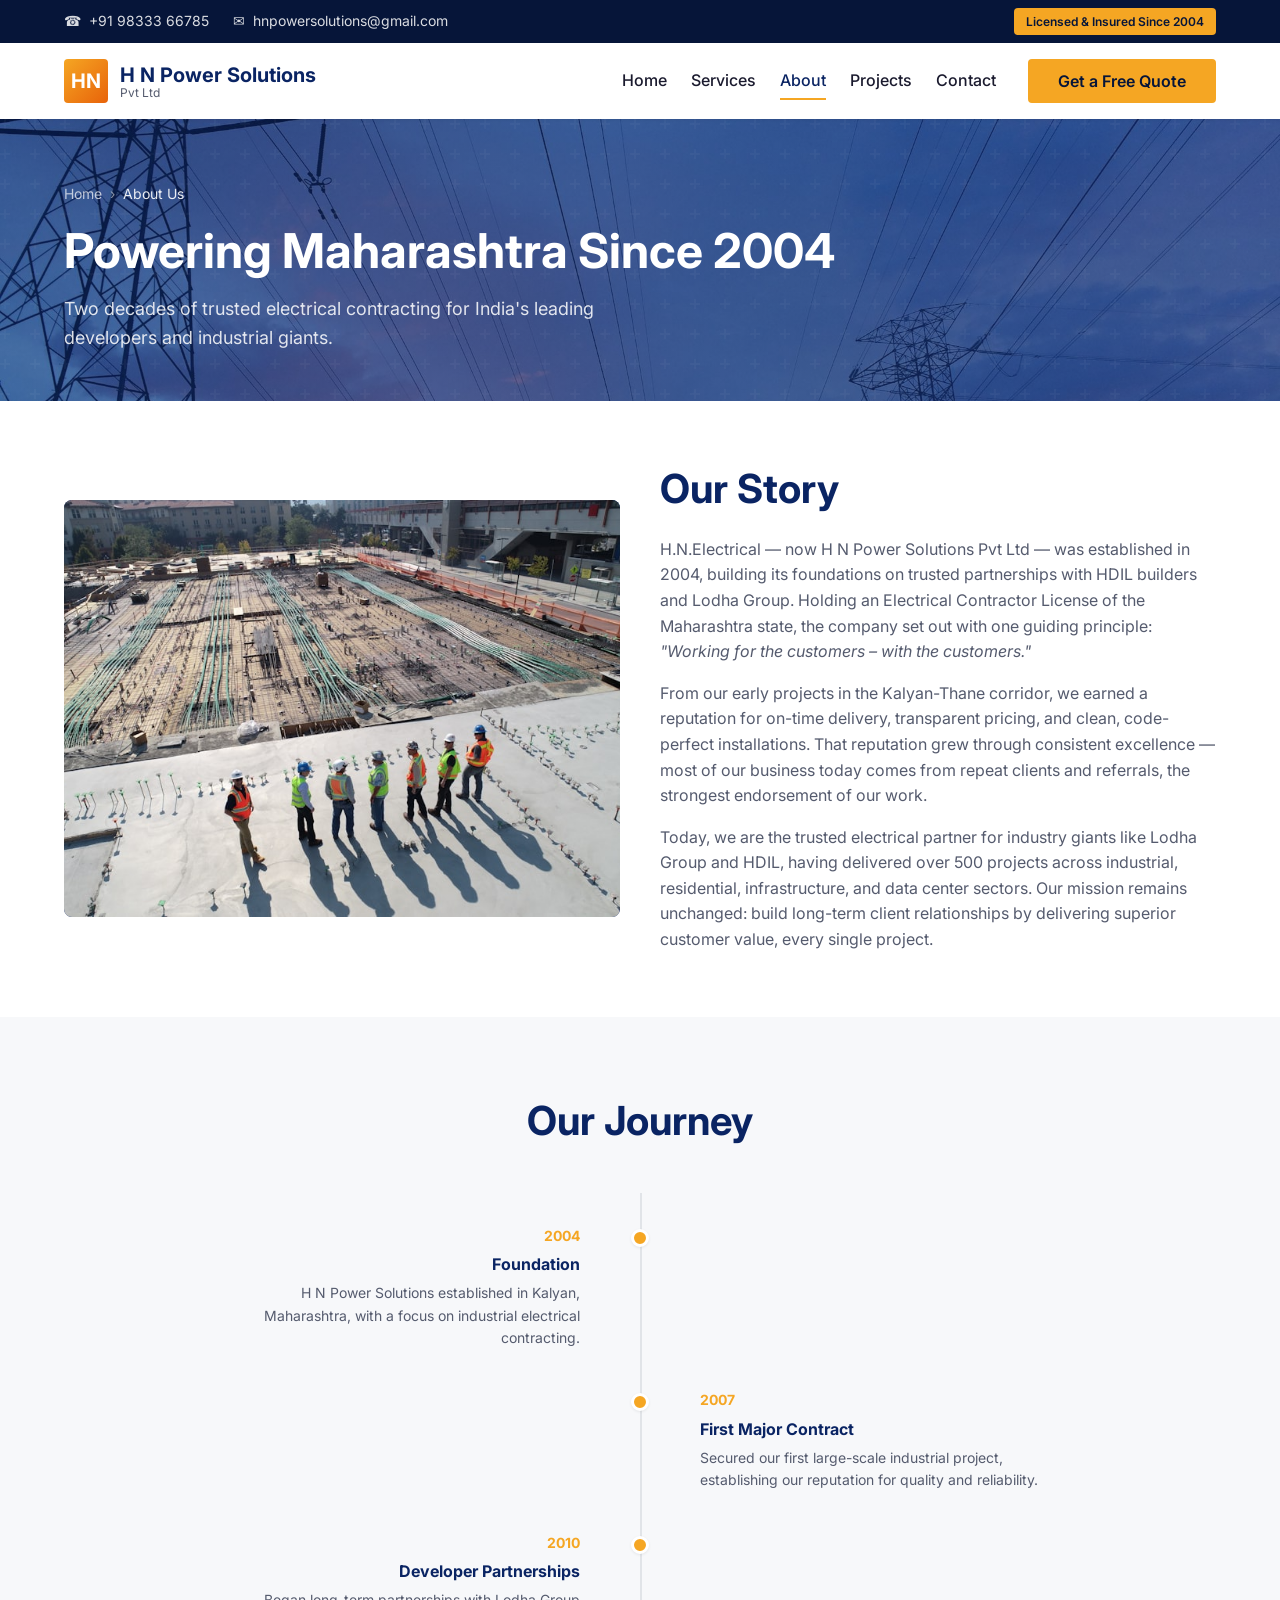
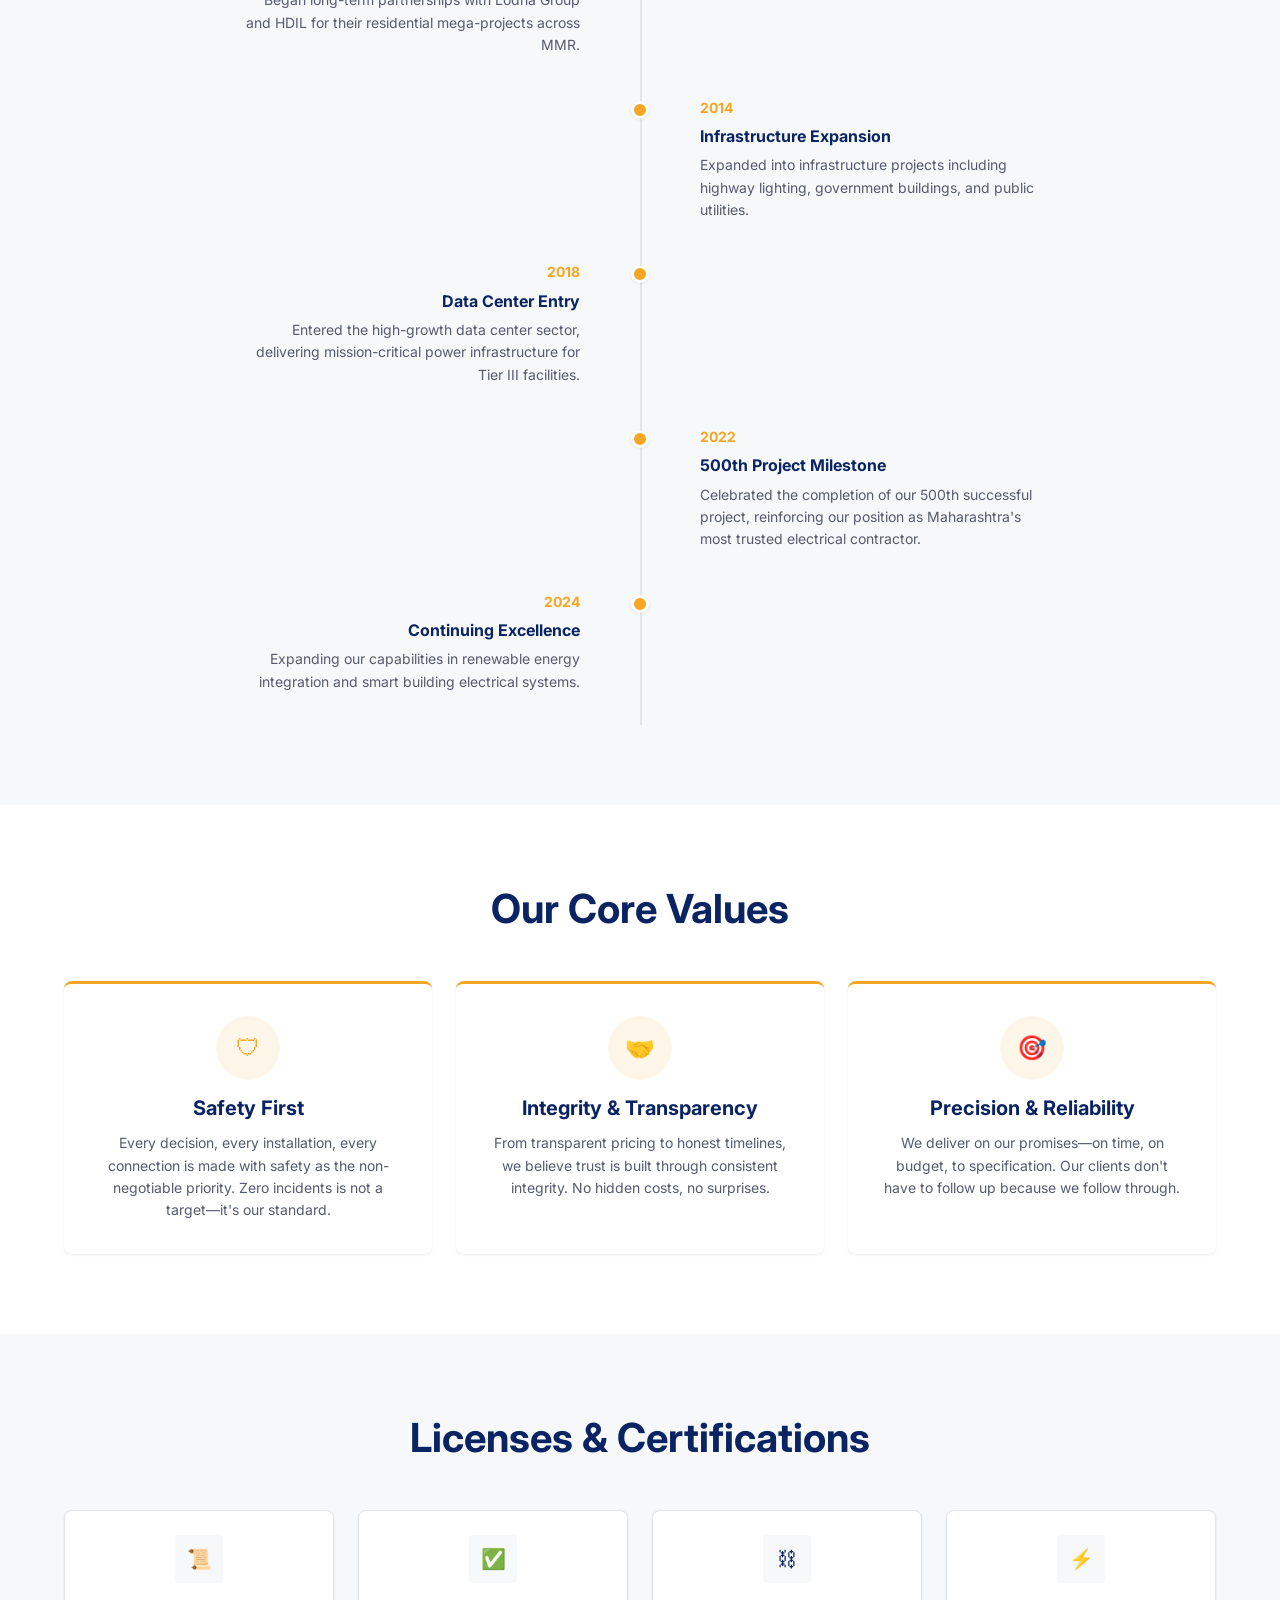
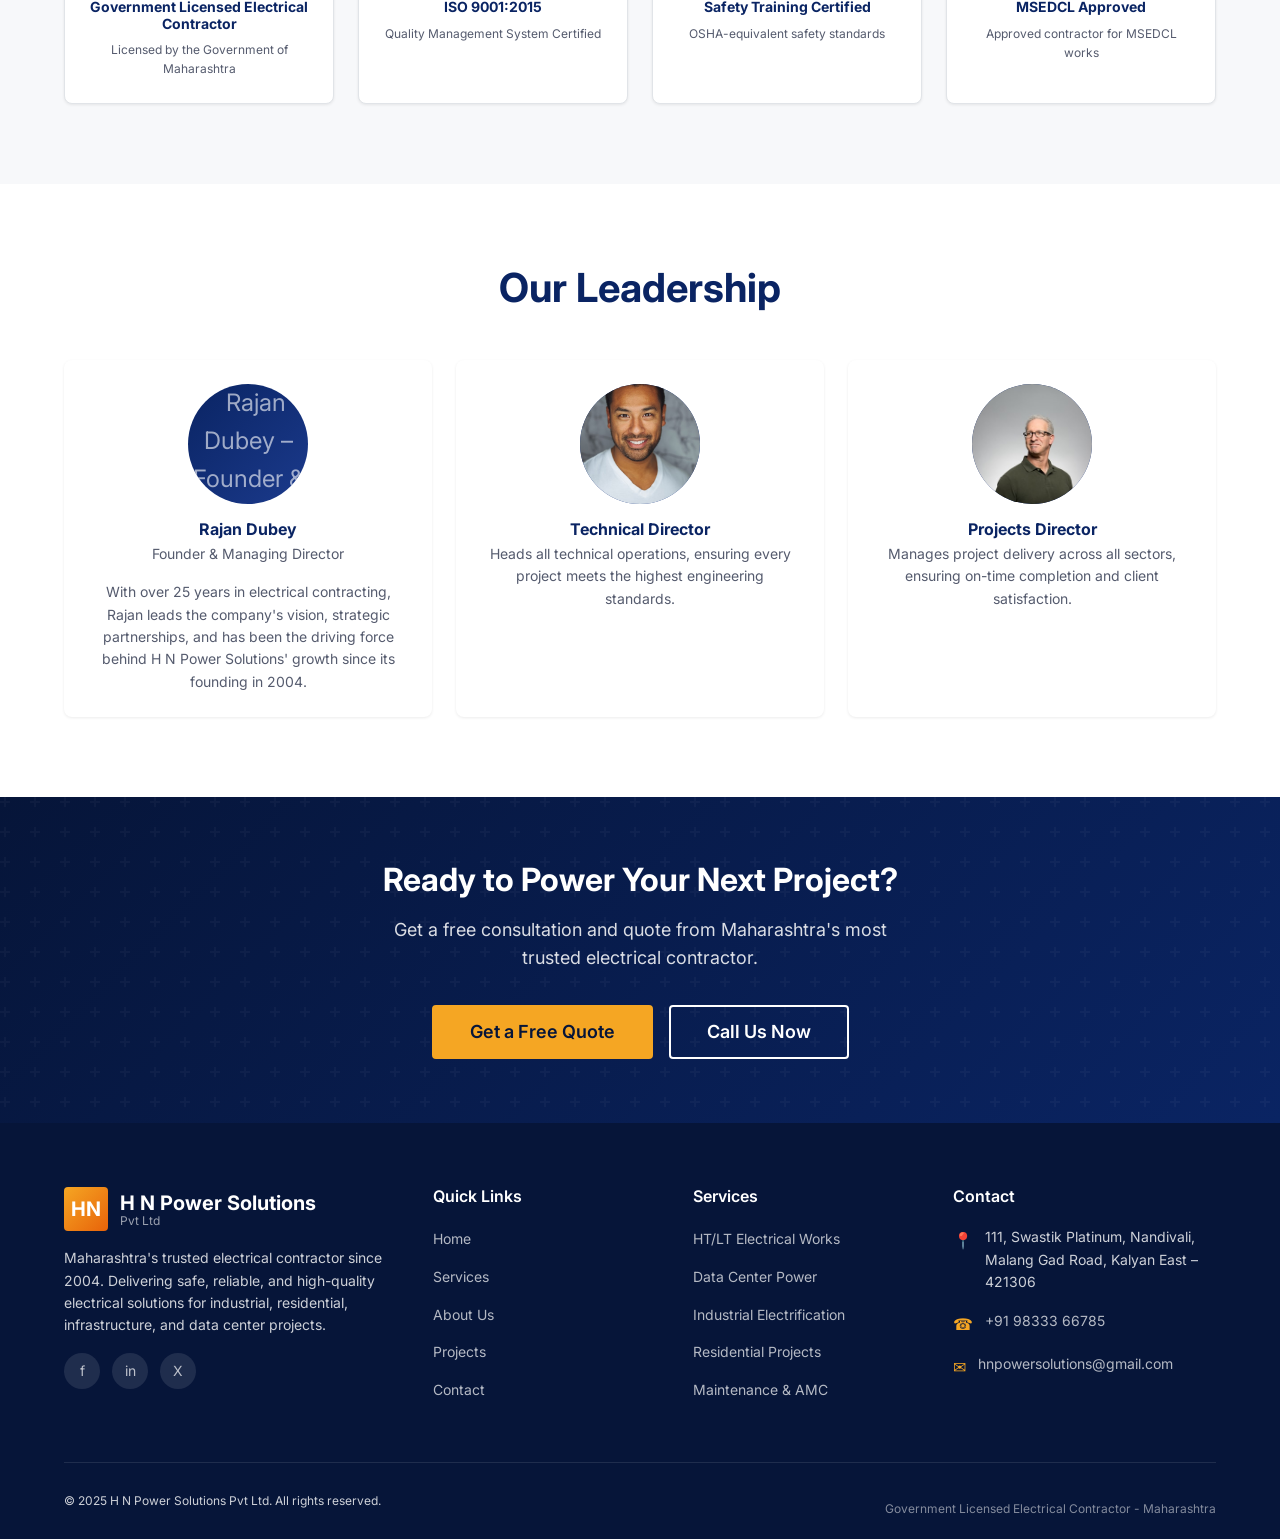
==== about.html @ a81ec9ca "main" ====
<!DOCTYPE html>
<html lang="en">
<head>
  <meta charset="UTF-8">
  <meta name="viewport" content="width=device-width, initial-scale=1.0">
  <meta name="description" content="Learn about H N Power Solutions Pvt Ltd - Maharashtra's trusted electrical contractor since 2004. Over 500 projects delivered for Lodha, HDIL, and more.">
  <meta name="keywords" content="H N Power Solutions, electrical contractor Maharashtra, about us, Kalyan electrical company, Lodha electrical contractor">
  <meta name="author" content="H N Power Solutions Pvt Ltd">
  <meta property="og:title" content="About Us - H N Power Solutions Pvt Ltd">
  <meta property="og:description" content="Two decades of trusted electrical contracting for India's leading developers and industrial giants.">
  <meta property="og:type" content="website">
  <meta property="og:url" content="https://hnpowersolutions.com/about.html">
  <title>About Us - H N Power Solutions Pvt Ltd | Licensed Electrical Contractor Maharashtra</title>
  <link rel="preconnect" href="https://fonts.googleapis.com">
  <link rel="preconnect" href="https://fonts.gstatic.com" crossorigin>
  <link href="https://fonts.googleapis.com/css2?family=Inter:wght@400;500;600;700&display=swap" rel="stylesheet">
  <link rel="stylesheet" href="css/style.css">
</head>
<body>

  <!-- Top Bar -->
  <div class="top-bar">
    <div class="container">
      <div class="top-bar__info">
        <div class="top-bar__item">
          <span>&#9742;</span>
          <a href="tel:+919833366785">+91 98333 66785</a>
        </div>
        <div class="top-bar__item">
          <span>&#9993;</span>
          <a href="mailto:hnpowersolutions@gmail.com">hnpowersolutions@gmail.com</a>
        </div>
      </div>
      <div class="top-bar__badge">Licensed &amp; Insured Since 2004</div>
    </div>
  </div>

  <!-- Header -->
  <header class="header">
    <div class="container">
      <a href="index.html" class="header__logo">
        <div class="logo-icon">HN</div>
        <span>H N Power Solutions<span class="logo-sub">Pvt Ltd</span></span>
      </a>
      <nav class="nav">
        <ul class="nav__list">
          <li><a href="index.html" class="nav__link">Home</a></li>
          <li><a href="services.html" class="nav__link">Services</a></li>
          <li><a href="about.html" class="nav__link nav__link--active">About</a></li>
          <li><a href="projects.html" class="nav__link">Projects</a></li>
          <li><a href="contact.html" class="nav__link">Contact</a></li>
        </ul>
        <a href="contact.html" class="btn btn--primary nav__cta">Get a Free Quote</a>
        <button class="hamburger" aria-label="Toggle menu" aria-expanded="false">
          <span class="hamburger__line"></span>
          <span class="hamburger__line"></span>
          <span class="hamburger__line"></span>
        </button>
      </nav>
    </div>
  </header>

  <!-- Mobile Overlay -->
  <div class="mobile-overlay"></div>

  <!-- Page Hero -->
  <section class="page-hero">
    <div class="container">
      <nav class="breadcrumb" aria-label="Breadcrumb">
        <a href="index.html">Home</a>
        <span>&#8250;</span>
        <span class="current">About Us</span>
      </nav>
      <h1>Powering Maharashtra Since 2004</h1>
      <p>Two decades of trusted electrical contracting for India's leading developers and industrial giants.</p>
    </div>
  </section>

  <!-- Company Story -->
  <section class="about-story" data-animate>
    <div class="container">
      <div class="about-story__grid">
        <div class="about-story__image" data-animate="fade-right">
          <img src="images/about/team-placeholder.jpg" alt="H N Power Solutions team" width="800" height="600" loading="lazy" style="width:100%;height:100%;object-fit:cover;border-radius:8px;">
        </div>
        <div class="about-story__content" data-animate="fade-left">
          <h2>Our Story</h2>
          <p>H.N.Electrical — now H N Power Solutions Pvt Ltd — was established in 2004, building its foundations on trusted partnerships with HDIL builders and Lodha Group. Holding an Electrical Contractor License of the Maharashtra state, the company set out with one guiding principle: <em>"Working for the customers – with the customers."</em></p>
          <p>From our early projects in the Kalyan-Thane corridor, we earned a reputation for on-time delivery, transparent pricing, and clean, code-perfect installations. That reputation grew through consistent excellence — most of our business today comes from repeat clients and referrals, the strongest endorsement of our work.</p>
          <p>Today, we are the trusted electrical partner for industry giants like Lodha Group and HDIL, having delivered over 500 projects across industrial, residential, infrastructure, and data center sectors. Our mission remains unchanged: build long-term client relationships by delivering superior customer value, every single project.</p>
        </div>
      </div>
    </div>
  </section>

  <!-- Timeline Section -->
  <section class="section section--light" data-animate>
    <div class="container">
      <div class="section__header">
        <h2>Our Journey</h2>
      </div>
      <div class="timeline">
        <div class="timeline__item" data-animate>
          <div class="timeline__dot"></div>
          <div class="timeline__year">2004</div>
          <h3>Foundation</h3>
          <p>H N Power Solutions established in Kalyan, Maharashtra, with a focus on industrial electrical contracting.</p>
        </div>
        <div class="timeline__item" data-animate>
          <div class="timeline__dot"></div>
          <div class="timeline__year">2007</div>
          <h3>First Major Contract</h3>
          <p>Secured our first large-scale industrial project, establishing our reputation for quality and reliability.</p>
        </div>
        <div class="timeline__item" data-animate>
          <div class="timeline__dot"></div>
          <div class="timeline__year">2010</div>
          <h3>Developer Partnerships</h3>
          <p>Began long-term partnerships with Lodha Group and HDIL for their residential mega-projects across MMR.</p>
        </div>
        <div class="timeline__item" data-animate>
          <div class="timeline__dot"></div>
          <div class="timeline__year">2014</div>
          <h3>Infrastructure Expansion</h3>
          <p>Expanded into infrastructure projects including highway lighting, government buildings, and public utilities.</p>
        </div>
        <div class="timeline__item" data-animate>
          <div class="timeline__dot"></div>
          <div class="timeline__year">2018</div>
          <h3>Data Center Entry</h3>
          <p>Entered the high-growth data center sector, delivering mission-critical power infrastructure for Tier III facilities.</p>
        </div>
        <div class="timeline__item" data-animate>
          <div class="timeline__dot"></div>
          <div class="timeline__year">2022</div>
          <h3>500th Project Milestone</h3>
          <p>Celebrated the completion of our 500th successful project, reinforcing our position as Maharashtra's most trusted electrical contractor.</p>
        </div>
        <div class="timeline__item" data-animate>
          <div class="timeline__dot"></div>
          <div class="timeline__year">2024</div>
          <h3>Continuing Excellence</h3>
          <p>Expanding our capabilities in renewable energy integration and smart building electrical systems.</p>
        </div>
      </div>
    </div>
  </section>

  <!-- Values Section -->
  <section class="section" data-animate>
    <div class="container">
      <div class="section__header">
        <h2>Our Core Values</h2>
      </div>
      <div class="values__grid">
        <div class="value-card" data-animate>
          <div class="value-card__icon">&#128737;</div>
          <h3>Safety First</h3>
          <p>Every decision, every installation, every connection is made with safety as the non-negotiable priority. Zero incidents is not a target—it's our standard.</p>
        </div>
        <div class="value-card" data-animate>
          <div class="value-card__icon">&#129309;</div>
          <h3>Integrity &amp; Transparency</h3>
          <p>From transparent pricing to honest timelines, we believe trust is built through consistent integrity. No hidden costs, no surprises.</p>
        </div>
        <div class="value-card" data-animate>
          <div class="value-card__icon">&#127919;</div>
          <h3>Precision &amp; Reliability</h3>
          <p>We deliver on our promises—on time, on budget, to specification. Our clients don't have to follow up because we follow through.</p>
        </div>
      </div>
    </div>
  </section>

  <!-- Certifications -->
  <section class="section section--light" data-animate>
    <div class="container">
      <div class="section__header">
        <h2>Licenses &amp; Certifications</h2>
      </div>
      <div class="certifications__grid">
        <div class="cert-card" data-animate>
          <div class="cert-card__icon">&#128220;</div>
          <h4>Government Licensed Electrical Contractor</h4>
          <p>Licensed by the Government of Maharashtra</p>
        </div>
        <div class="cert-card" data-animate>
          <div class="cert-card__icon">&#9989;</div>
          <h4>ISO 9001:2015</h4>
          <p>Quality Management System Certified</p>
        </div>
        <div class="cert-card" data-animate>
          <div class="cert-card__icon">&#9939;</div>
          <h4>Safety Training Certified</h4>
          <p>OSHA-equivalent safety standards</p>
        </div>
        <div class="cert-card" data-animate>
          <div class="cert-card__icon">&#9889;</div>
          <h4>MSEDCL Approved</h4>
          <p>Approved contractor for MSEDCL works</p>
        </div>
      </div>
    </div>
  </section>

  <!-- Team Section -->
  <section class="section" data-animate>
    <div class="container">
      <div class="section__header">
        <h2>Our Leadership</h2>
      </div>
      <div class="team__grid">
        <div class="team-card" data-animate>
          <div class="team-card__photo"><img src="images/about/leader-1.jpg" alt="Rajan Dubey – Founder & Managing Director" style="width:100%;height:100%;object-fit:cover;border-radius:50%;"></div>
          <h3>Rajan Dubey</h3>
          <p class="team-card__role">Founder &amp; Managing Director</p>
          <p>With over 25 years in electrical contracting, Rajan leads the company's vision, strategic partnerships, and has been the driving force behind H N Power Solutions' growth since its founding in 2004.</p>
        </div>
        <div class="team-card" data-animate>
          <div class="team-card__photo"><img src="images/about/leader-2.jpg" alt="Technical Director" style="width:100%;height:100%;object-fit:cover;border-radius:50%;"></div>
          <h3>Technical Director</h3>
          <p>Heads all technical operations, ensuring every project meets the highest engineering standards.</p>
        </div>
        <div class="team-card" data-animate>
          <div class="team-card__photo"><img src="images/about/leader-3.jpg" alt="Projects Director" style="width:100%;height:100%;object-fit:cover;border-radius:50%;"></div>
          <h3>Projects Director</h3>
          <p>Manages project delivery across all sectors, ensuring on-time completion and client satisfaction.</p>
        </div>
      </div>
    </div>
  </section>

  <!-- CTA Banner -->
  <section class="cta-banner" data-animate>
    <div class="container">
      <h2>Ready to Power Your Next Project?</h2>
      <p>Get a free consultation and quote from Maharashtra's most trusted electrical contractor.</p>
      <div class="cta-banner__actions">
        <a href="contact.html" class="btn btn--primary btn--lg">Get a Free Quote</a>
        <a href="tel:+919833366785" class="btn btn--outline btn--lg">Call Us Now</a>
      </div>
    </div>
  </section>

  <!-- Footer -->
  <footer class="footer">
    <div class="container">
      <div class="footer__grid">
        <div class="footer__about">
          <a href="index.html" class="header__logo">
            <div class="logo-icon">HN</div>
            <span>H N Power Solutions<span class="logo-sub">Pvt Ltd</span></span>
          </a>
          <p>Maharashtra's trusted electrical contractor since 2004. Delivering safe, reliable, and high-quality electrical solutions for industrial, residential, infrastructure, and data center projects.</p>
          <div class="footer__social">
            <a href="#" aria-label="Facebook">f</a>
            <a href="#" aria-label="LinkedIn">in</a>
            <a href="#" aria-label="Twitter">X</a>
          </div>
        </div>
        <div>
          <h4>Quick Links</h4>
          <ul class="footer__links">
            <li><a href="index.html">Home</a></li>
            <li><a href="services.html">Services</a></li>
            <li><a href="about.html">About Us</a></li>
            <li><a href="projects.html">Projects</a></li>
            <li><a href="contact.html">Contact</a></li>
          </ul>
        </div>
        <div>
          <h4>Services</h4>
          <ul class="footer__links">
            <li><a href="services.html">HT/LT Electrical Works</a></li>
            <li><a href="services.html">Data Center Power</a></li>
            <li><a href="services.html">Industrial Electrification</a></li>
            <li><a href="services.html">Residential Projects</a></li>
            <li><a href="services.html">Maintenance &amp; AMC</a></li>
          </ul>
        </div>
        <div>
          <h4>Contact</h4>
          <div class="footer__contact-item">
            <span class="icon">&#128205;</span>
            <span>111, Swastik Platinum, Nandivali, Malang Gad Road, Kalyan East – 421306</span>
          </div>
          <div class="footer__contact-item">
            <span class="icon">&#9742;</span>
            <a href="tel:+919833366785">+91 98333 66785</a>
          </div>
          <div class="footer__contact-item">
            <span class="icon">&#9993;</span>
            <a href="mailto:hnpowersolutions@gmail.com">hnpowersolutions@gmail.com</a>
          </div>
        </div>
      </div>
      <div class="footer__bottom">
        <p>&copy; 2025 H N Power Solutions Pvt Ltd. All rights reserved.</p>
        <p class="footer__license">Government Licensed Electrical Contractor - Maharashtra</p>
      </div>
    </div>
  </footer>

  <!-- Sticky Mobile CTA Bar -->
  <div class="mobile-cta">
    <a href="tel:+919833366785" class="btn btn--primary">&#9742; Call Now</a>
    <a href="contact.html" class="btn btn--outline">Get Quote</a>
  </div>

  <!-- Back to Top -->
  <button class="back-to-top" aria-label="Back to top">&#8593;</button>

  <script src="js/main.js"></script>
</body>
</html>
---- css/style.css ----
/* ============================================
   0. CSS CUSTOM PROPERTIES (DESIGN TOKENS)
   ============================================ */
:root {
  /* Colors */
  --color-primary: #0A2463;
  --color-primary-dark: #061539;
  --color-primary-light: #1B3A8C;
  --color-accent: #F5A623;
  --color-accent-dark: #D4891A;
  --color-secondary: #E8630A;
  --color-success: #2D8F4E;
  --color-text: #1A1A2E;
  --color-text-light: #555B6E;
  --color-text-muted: #8D93A1;
  --color-bg: #FFFFFF;
  --color-bg-light: #F7F8FA;
  --color-bg-dark: #0A2463;
  --color-border: #E1E4E8;

  /* Typography */
  --font-family: 'Inter', -apple-system, BlinkMacSystemFont, 'Segoe UI', Roboto, sans-serif;
  --fs-xs: 0.75rem;
  --fs-sm: 0.875rem;
  --fs-base: 1rem;
  --fs-md: 1.125rem;
  --fs-lg: 1.25rem;
  --fs-xl: 1.5rem;
  --fs-2xl: 2rem;
  --fs-3xl: 2.5rem;
  --fs-4xl: 3rem;
  --lh-body: 1.6;
  --lh-heading: 1.2;

  /* Spacing */
  --space-1: 0.25rem;
  --space-2: 0.5rem;
  --space-3: 0.75rem;
  --space-4: 1rem;
  --space-5: 1.25rem;
  --space-6: 1.5rem;
  --space-8: 2rem;
  --space-10: 2.5rem;
  --space-12: 3rem;
  --space-16: 4rem;
  --space-20: 5rem;
  --space-24: 6rem;

  /* Shadows */
  --shadow-sm: 0 1px 3px rgba(0,0,0,0.08);
  --shadow-md: 0 4px 12px rgba(0,0,0,0.1);
  --shadow-lg: 0 8px 30px rgba(0,0,0,0.12);

  /* Radius */
  --radius-sm: 4px;
  --radius-md: 8px;
  --radius-lg: 16px;

  /* Transitions */
  --transition-fast: 0.2s ease;
  --transition-base: 0.3s ease;
  --transition-slow: 0.5s ease;
}

/* ============================================
   1. RESET & BASE
   ============================================ */
*, *::before, *::after {
  box-sizing: border-box;
  margin: 0;
  padding: 0;
}

html {
  scroll-behavior: smooth;
  scroll-padding-top: 80px;
  overflow-x: hidden;
}

body {
  font-family: var(--font-family);
  font-size: var(--fs-base);
  line-height: var(--lh-body);
  color: var(--color-text);
  background-color: var(--color-bg);
  -webkit-font-smoothing: antialiased;
  -moz-osx-font-smoothing: grayscale;
  overflow-x: hidden;
}

img {
  max-width: 100%;
  height: auto;
  display: block;
}

a {
  color: var(--color-primary);
  text-decoration: none;
  transition: color var(--transition-fast);
}

a:hover {
  color: var(--color-accent);
}

ul, ol {
  list-style: none;
}

h1, h2, h3, h4, h5, h6 {
  line-height: var(--lh-heading);
  color: var(--color-primary);
  font-weight: 700;
}

h1 { font-size: var(--fs-3xl); }
h2 { font-size: var(--fs-2xl); }
h3 { font-size: var(--fs-xl); }
h4 { font-size: var(--fs-lg); }

p + p { margin-top: var(--space-4); }

/* Utilities */
.container {
  width: 100%;
  max-width: 1200px;
  margin: 0 auto;
  padding: 0 var(--space-6);
}

.sr-only {
  position: absolute;
  width: 1px;
  height: 1px;
  padding: 0;
  margin: -1px;
  overflow: hidden;
  clip: rect(0,0,0,0);
  white-space: nowrap;
  border: 0;
}

.text-center { text-align: center; }

.section {
  padding: var(--space-16) 0;
}

.section--light {
  background-color: var(--color-bg-light);
}

.section--dark {
  background-color: var(--color-bg-dark);
  color: #fff;
}

.section--dark h2,
.section--dark h3,
.section--dark h4 {
  color: #fff;
}

.section__header {
  text-align: center;
  margin-bottom: var(--space-12);
}

.section__header p {
  color: var(--color-text-light);
  font-size: var(--fs-md);
  max-width: 600px;
  margin: var(--space-4) auto 0;
}

.section--dark .section__header p {
  color: rgba(255,255,255,0.8);
}

/* ============================================
   2. BUTTONS
   ============================================ */
.btn {
  display: inline-flex;
  align-items: center;
  justify-content: center;
  gap: var(--space-2);
  padding: 0.75rem 1.75rem;
  font-family: var(--font-family);
  font-size: var(--fs-base);
  font-weight: 600;
  border-radius: var(--radius-sm);
  border: 2px solid transparent;
  cursor: pointer;
  transition: all var(--transition-fast);
  text-decoration: none;
  line-height: 1;
}

.btn--primary {
  background-color: var(--color-accent);
  color: var(--color-primary-dark);
  border-color: var(--color-accent);
}

.btn--primary:hover {
  background-color: var(--color-accent-dark);
  border-color: var(--color-accent-dark);
  color: #fff;
}

.btn--secondary {
  background-color: var(--color-primary);
  color: #fff;
  border-color: var(--color-primary);
}

.btn--secondary:hover {
  background-color: var(--color-primary-light);
  border-color: var(--color-primary-light);
  color: #fff;
}

.btn--outline {
  background-color: transparent;
  color: #fff;
  border-color: #fff;
}

.btn--outline:hover {
  background-color: #fff;
  color: var(--color-primary);
}

.btn--outline-dark {
  background-color: transparent;
  color: var(--color-primary);
  border-color: var(--color-primary);
}

.btn--outline-dark:hover {
  background-color: var(--color-primary);
  color: #fff;
}

.btn--lg {
  padding: 1rem 2.25rem;
  font-size: var(--fs-md);
}

.btn--sm {
  padding: 0.5rem 1.25rem;
  font-size: var(--fs-sm);
}

/* ============================================
   3. HEADER & NAVIGATION
   ============================================ */
.top-bar {
  background-color: var(--color-primary-dark);
  color: rgba(255,255,255,0.85);
  font-size: var(--fs-sm);
  padding: var(--space-2) 0;
}

.top-bar .container {
  display: flex;
  justify-content: space-between;
  align-items: center;
  flex-wrap: wrap;
  gap: var(--space-2);
}

.top-bar__info {
  display: flex;
  align-items: center;
  gap: var(--space-6);
}

.top-bar__item {
  display: flex;
  align-items: center;
  gap: var(--space-2);
}

.top-bar__item a {
  color: rgba(255,255,255,0.85);
}

.top-bar__item a:hover {
  color: var(--color-accent);
}

.top-bar__badge {
  background-color: var(--color-accent);
  color: var(--color-primary-dark);
  padding: var(--space-1) var(--space-3);
  border-radius: var(--radius-sm);
  font-weight: 600;
  font-size: var(--fs-xs);
}

.header {
  background-color: #fff;
  position: sticky;
  top: 0;
  z-index: 1000;
  transition: all var(--transition-base);
  box-shadow: var(--shadow-sm);
}

.header--scrolled {
  box-shadow: var(--shadow-md);
}

.header .container {
  display: flex;
  align-items: center;
  justify-content: space-between;
  padding-top: var(--space-4);
  padding-bottom: var(--space-4);
}

.header__logo {
  display: flex;
  align-items: center;
  gap: var(--space-3);
  font-size: var(--fs-lg);
  font-weight: 700;
  color: var(--color-primary);
  text-decoration: none;
}

.header__logo:hover {
  color: var(--color-primary);
}

.logo-icon {
  width: 44px;
  height: 44px;
  background: linear-gradient(135deg, var(--color-accent), var(--color-secondary));
  border-radius: var(--radius-sm);
  display: flex;
  align-items: center;
  justify-content: center;
  color: #fff;
  font-weight: 700;
  font-size: var(--fs-lg);
}

.header__logo span {
  display: flex;
  flex-direction: column;
  line-height: 1.1;
}

.header__logo .logo-sub {
  font-size: var(--fs-xs);
  font-weight: 400;
  color: var(--color-text-light);
}

.nav {
  display: flex;
  align-items: center;
  gap: var(--space-8);
}

.nav__list {
  display: flex;
  align-items: center;
  gap: var(--space-6);
}

.nav__link {
  font-weight: 500;
  color: var(--color-text);
  padding: var(--space-2) 0;
  position: relative;
  transition: color var(--transition-fast);
}

.nav__link::after {
  content: '';
  position: absolute;
  bottom: -2px;
  left: 0;
  width: 0;
  height: 2px;
  background-color: var(--color-accent);
  transition: width var(--transition-fast);
}

.nav__link:hover,
.nav__link--active {
  color: var(--color-primary);
}

.nav__link:hover::after,
.nav__link--active::after {
  width: 100%;
}

.nav__cta {
  display: none;
}

.hamburger {
  display: none;
  flex-direction: column;
  gap: 5px;
  background: none;
  border: none;
  cursor: pointer;
  padding: var(--space-2);
  z-index: 1001;
}

.hamburger__line {
  display: block;
  width: 24px;
  height: 2px;
  background-color: var(--color-text);
  transition: all var(--transition-fast);
}

.hamburger--active .hamburger__line:nth-child(1) {
  transform: rotate(45deg) translate(5px, 5px);
}

.hamburger--active .hamburger__line:nth-child(2) {
  opacity: 0;
}

.hamburger--active .hamburger__line:nth-child(3) {
  transform: rotate(-45deg) translate(5px, -5px);
}

/* Mobile Navigation */
@media (max-width: 991px) {
  .top-bar {
    display: none;
  }

  .nav__list {
    position: fixed;
    top: 0;
    right: -100%;
    width: 280px;
    height: 100vh;
    background-color: #fff;
    flex-direction: column;
    align-items: flex-start;
    padding: 5rem var(--space-8) var(--space-8);
    box-shadow: var(--shadow-lg);
    transition: right var(--transition-base);
    gap: 0;
    z-index: 1000;
  }

  .nav__list--open {
    right: 0;
  }

  .nav__list li {
    width: 100%;
  }

  .nav__link {
    display: block;
    padding: var(--space-4) 0;
    border-bottom: 1px solid var(--color-border);
    font-size: var(--fs-md);
  }

  .nav__cta {
    display: none;
  }

  .hamburger {
    display: flex;
  }

  .mobile-overlay {
    position: fixed;
    top: 0;
    left: 0;
    width: 100%;
    height: 100%;
    background-color: rgba(0,0,0,0.5);
    z-index: 999;
    opacity: 0;
    visibility: hidden;
    transition: all var(--transition-base);
  }

  .mobile-overlay--visible {
    opacity: 1;
    visibility: visible;
  }
}

@media (min-width: 992px) {
  .nav__cta {
    display: inline-flex;
  }
}

/* ============================================
   4. HERO SECTION
   ============================================ */
.hero {
  position: relative;
  padding: var(--space-20) 0 0;
  min-height: 85vh;
  display: flex;
  flex-direction: column;
  justify-content: center;
  overflow: hidden;
}

.hero__bg {
  position: absolute;
  inset: 0;
  background: url('../images/hero-bg.jpg') center center / cover no-repeat;
  z-index: 0;
  animation: kenBurns 25s ease-in-out infinite;
}

.hero__bg::before {
  content: '';
  position: absolute;
  inset: 0;
  background: linear-gradient(135deg, rgba(10,36,99,0.7) 0%, rgba(6,21,57,0.75) 100%);
  z-index: 1;
}

.hero__bg::after {
  content: '';
  position: absolute;
  inset: 0;
  background: url("data:image/svg+xml,%3Csvg width='60' height='60' viewBox='0 0 60 60' xmlns='http://www.w3.org/2000/svg'%3E%3Cg fill='none' fill-rule='evenodd'%3E%3Cg fill='%23ffffff' fill-opacity='0.03'%3E%3Cpath d='M36 34v-4h-2v4h-4v2h4v4h2v-4h4v-2h-4zm0-30V0h-2v4h-4v2h4v4h2V6h4V4h-4zM6 34v-4H4v4H0v2h4v4h2v-4h4v-2H6zM6 4V0H4v4H0v2h4v4h2V6h4V4H6z'/%3E%3C/g%3E%3C/g%3E%3C/svg%3E");
  z-index: 2;
}

@keyframes kenBurns {
  0% { transform: scale(1); }
  50% { transform: scale(1.1); }
  100% { transform: scale(1); }
}

.hero .container {
  position: relative;
  z-index: 3;
  flex: 1;
  display: flex;
  align-items: center;
}

.hero__content {
  max-width: 680px;
  color: #fff;
}

.hero__eyebrow {
  display: inline-block;
  background-color: rgba(245,166,35,0.15);
  color: var(--color-accent);
  padding: var(--space-2) var(--space-4);
  border-radius: var(--radius-sm);
  font-size: var(--fs-sm);
  font-weight: 600;
  margin-bottom: var(--space-6);
  border: 1px solid rgba(245,166,35,0.3);
}

.hero__title {
  font-size: var(--fs-3xl);
  color: #fff;
  margin-bottom: var(--space-6);
  font-weight: 700;
}

.hero__subtitle {
  font-size: var(--fs-md);
  color: rgba(255,255,255,0.85);
  margin-bottom: var(--space-8);
  line-height: var(--lh-body);
  max-width: 560px;
}

.hero__actions {
  display: flex;
  gap: var(--space-4);
  flex-wrap: wrap;
}

.hero__clients {
  position: relative;
  z-index: 3;
  padding-top: var(--space-6);
  padding-bottom: var(--space-6);
  border-top: 1px solid rgba(255,255,255,0.15);
  width: 100%;
}

.hero__clients-label {
  font-size: var(--fs-sm);
  color: rgba(255,255,255,0.6);
  margin-bottom: var(--space-4);
  text-transform: uppercase;
  letter-spacing: 1px;
  font-weight: 500;
  text-align: center;
}

/* Logo Carousel */
.logo-carousel {
  overflow: hidden;
  width: 100%;
  position: relative;
  mask-image: linear-gradient(to right, transparent 0%, black 5%, black 95%, transparent 100%);
  -webkit-mask-image: linear-gradient(to right, transparent 0%, black 5%, black 95%, transparent 100%);
}

.logo-carousel__track {
  display: flex;
  gap: var(--space-4);
  animation: logoScroll 30s linear infinite;
  width: max-content;
}

.logo-carousel__track:hover {
  animation-play-state: paused;
}

@keyframes logoScroll {
  0% {
    transform: translateX(0);
  }
  100% {
    transform: translateX(-50%);
  }
}

.logo-carousel__slide {
  flex-shrink: 0;
}

.logo-card {
  background: rgba(255,255,255,0.95);
  border-radius: var(--radius-md);
  padding: var(--space-4) var(--space-6);
  min-width: 150px;
  height: 80px;
  display: flex;
  flex-direction: column;
  align-items: center;
  justify-content: center;
  gap: 2px;
  box-shadow: 0 2px 8px rgba(0,0,0,0.08);
  transition: transform var(--transition-fast), box-shadow var(--transition-fast);
  cursor: default;
}

.logo-card:hover {
  transform: translateY(-2px);
  box-shadow: 0 4px 16px rgba(0,0,0,0.15);
}

.logo-card__text {
  font-family: var(--font-family);
  letter-spacing: 1px;
  line-height: 1.1;
}

.logo-card__sub {
  font-size: 0.6rem;
  color: #888;
  text-transform: uppercase;
  letter-spacing: 0.5px;
  font-weight: 500;
}

.logo-carousel__dots {
  display: flex;
  justify-content: center;
  gap: var(--space-2);
  margin-top: var(--space-4);
}

.logo-carousel__dot {
  width: 8px;
  height: 8px;
  border-radius: 50%;
  background-color: rgba(255,255,255,0.3);
  border: none;
  cursor: pointer;
  padding: 0;
  transition: all var(--transition-fast);
}

.logo-carousel__dot--active {
  background-color: #fff;
  width: 24px;
  border-radius: 4px;
}

@media (min-width: 768px) {
  .logo-card {
    min-width: 180px;
    height: 90px;
    padding: var(--space-5) var(--space-8);
  }
}

/* ============================================
   5. PROBLEM / AGITATION SECTION
   ============================================ */
.problems__grid {
  display: grid;
  grid-template-columns: 1fr;
  gap: var(--space-8);
}

.problem-card {
  text-align: center;
  padding: var(--space-8);
  background: #fff;
  border-radius: var(--radius-md);
  box-shadow: var(--shadow-sm);
  border-top: 3px solid #E53E3E;
  transition: transform var(--transition-fast), box-shadow var(--transition-fast);
}

.problem-card:hover {
  transform: translateY(-4px);
  box-shadow: var(--shadow-md);
}

.problem-card__icon {
  width: 64px;
  height: 64px;
  border-radius: 50%;
  background-color: #FEE2E2;
  color: #E53E3E;
  display: flex;
  align-items: center;
  justify-content: center;
  margin: 0 auto var(--space-4);
  font-size: var(--fs-xl);
}

.problem-card h3 {
  color: var(--color-text);
  margin-bottom: var(--space-3);
  font-size: var(--fs-lg);
}

.problem-card p {
  color: var(--color-text-light);
  font-size: var(--fs-sm);
}

.problems__cta {
  text-align: center;
  margin-top: var(--space-10);
  font-size: var(--fs-lg);
  font-weight: 600;
  color: var(--color-primary);
}

/* ============================================
   6. SOLUTION SECTION
   ============================================ */
.solution__grid {
  display: grid;
  grid-template-columns: 1fr;
  gap: var(--space-10);
  align-items: center;
}

.solution__image {
  width: 100%;
  border-radius: var(--radius-md);
  overflow: hidden;
  border: 1px solid rgba(255,255,255,0.15);
}

.solution__image img {
  width: 100%;
  height: 100%;
  object-fit: cover;
  display: block;
}

.solution__content h2 {
  margin-bottom: var(--space-6);
}

.solution__content > p {
  color: rgba(255,255,255,0.85);
  margin-bottom: var(--space-6);
}

.solution__list {
  display: flex;
  flex-direction: column;
  gap: var(--space-5);
  margin-bottom: var(--space-8);
}

.solution__item {
  display: flex;
  align-items: flex-start;
  gap: var(--space-4);
}

.solution__check {
  flex-shrink: 0;
  width: 28px;
  height: 28px;
  background-color: var(--color-accent);
  border-radius: 50%;
  display: flex;
  align-items: center;
  justify-content: center;
  color: var(--color-primary-dark);
  font-weight: 700;
  font-size: var(--fs-sm);
  margin-top: 2px;
}

.solution__item-text h4 {
  margin-bottom: var(--space-1);
  font-size: var(--fs-base);
}

.solution__item-text p {
  color: rgba(255,255,255,0.7);
  font-size: var(--fs-sm);
}

/* ============================================
   7. SERVICES OVERVIEW
   ============================================ */
.services__grid {
  display: grid;
  grid-template-columns: 1fr;
  gap: var(--space-6);
}

.service-card {
  background: #fff;
  border-radius: var(--radius-md);
  overflow: hidden;
  box-shadow: var(--shadow-sm);
  transition: transform var(--transition-fast), box-shadow var(--transition-fast);
}

.service-card:hover {
  transform: translateY(-6px);
  box-shadow: var(--shadow-md);
}

.service-card__image {
  height: 200px;
  display: flex;
  align-items: center;
  justify-content: center;
  color: rgba(255,255,255,0.9);
  font-size: var(--fs-sm);
  font-weight: 500;
  position: relative;
}

.service-card__image::after {
  content: '';
  position: absolute;
  inset: 0;
  background: linear-gradient(to top, rgba(10,36,99,0.4) 0%, transparent 50%);
  transition: opacity var(--transition-base);
}

.service-card__image--htlt {
  background: url('../images/services/ht-lt.jpg') center center / cover no-repeat;
}
.service-card__image--datacenter {
  background: url('../images/services/data-center.jpg') center center / cover no-repeat;
}
.service-card__image--industrial {
  background: url('../images/services/industrial.jpg') center center / cover no-repeat;
}
.service-card__image--residential {
  background: url('../images/services/residential.jpg') center center / cover no-repeat;
}
.service-card__image--maintenance {
  background: url('../images/services/maintenance.jpg') center center / cover no-repeat;
}

.service-card__body {
  padding: var(--space-6);
}

.service-card__body h3 {
  margin-bottom: var(--space-3);
  font-size: var(--fs-lg);
}

.service-card__body p {
  color: var(--color-text-light);
  font-size: var(--fs-sm);
  margin-bottom: var(--space-4);
}

.service-card__link {
  display: inline-flex;
  align-items: center;
  gap: var(--space-2);
  font-weight: 600;
  font-size: var(--fs-sm);
  color: var(--color-primary);
}

.service-card__link:hover {
  color: var(--color-accent);
}

/* ============================================
   8. STATS BAR
   ============================================ */
.stats {
  background: linear-gradient(135deg, var(--color-accent), var(--color-secondary));
  padding: var(--space-12) 0;
}

.stats__grid {
  display: grid;
  grid-template-columns: repeat(2, 1fr);
  gap: var(--space-8);
  text-align: center;
}

.stat {
  color: var(--color-primary-dark);
}

.stat__number {
  font-size: var(--fs-3xl);
  font-weight: 700;
  display: block;
  line-height: 1;
  margin-bottom: var(--space-2);
}

.stat__label {
  font-size: var(--fs-sm);
  font-weight: 500;
  opacity: 0.85;
}

/* ============================================
   9. TESTIMONIALS
   ============================================ */
.testimonials .section__header {
  margin-bottom: var(--space-10);
}

.testimonial-carousel {
  position: relative;
  max-width: 800px;
  margin: 0 auto;
  overflow: hidden;
}

.testimonial-slide {
  display: none;
  text-align: center;
  padding: var(--space-8);
  animation: fadeIn 0.5s ease;
}

.testimonial-slide--active {
  display: block;
}

@keyframes fadeIn {
  from { opacity: 0; transform: translateY(10px); }
  to { opacity: 1; transform: translateY(0); }
}

.testimonial__quote {
  font-size: var(--fs-lg);
  color: var(--color-text);
  line-height: var(--lh-body);
  margin-bottom: var(--space-6);
  font-style: italic;
  position: relative;
  padding: 0 var(--space-4);
}

.testimonial__quote::before {
  content: '\201C';
  font-size: 4rem;
  color: var(--color-accent);
  position: absolute;
  top: -1.5rem;
  left: -0.5rem;
  font-family: Georgia, serif;
  line-height: 1;
}

.testimonial__author {
  font-weight: 600;
  color: var(--color-primary);
}

.testimonial__role {
  font-size: var(--fs-sm);
  color: var(--color-text-light);
}

.testimonial-dots {
  display: flex;
  justify-content: center;
  gap: var(--space-3);
  margin-top: var(--space-6);
}

.testimonial-dot {
  width: 10px;
  height: 10px;
  border-radius: 50%;
  background-color: var(--color-border);
  border: none;
  cursor: pointer;
  transition: background-color var(--transition-fast);
  padding: 0;
}

.testimonial-dot--active {
  background-color: var(--color-accent);
}

/* ============================================
   10. FAQ ACCORDION
   ============================================ */
.faq__list {
  max-width: 800px;
  margin: 0 auto;
}

.faq__item {
  border-bottom: 1px solid var(--color-border);
}

.faq__question {
  width: 100%;
  display: flex;
  align-items: center;
  justify-content: space-between;
  padding: var(--space-5) 0;
  background: none;
  border: none;
  cursor: pointer;
  font-family: var(--font-family);
  font-size: var(--fs-md);
  font-weight: 600;
  color: var(--color-text);
  text-align: left;
  gap: var(--space-4);
  transition: color var(--transition-fast);
}

.faq__question:hover {
  color: var(--color-primary);
}

.faq__icon {
  flex-shrink: 0;
  width: 24px;
  height: 24px;
  position: relative;
  transition: transform var(--transition-base);
}

.faq__icon::before,
.faq__icon::after {
  content: '';
  position: absolute;
  background-color: var(--color-primary);
  transition: transform var(--transition-base);
}

.faq__icon::before {
  width: 14px;
  height: 2px;
  top: 50%;
  left: 50%;
  transform: translate(-50%, -50%);
}

.faq__icon::after {
  width: 2px;
  height: 14px;
  top: 50%;
  left: 50%;
  transform: translate(-50%, -50%);
}

.faq__item--open .faq__icon::after {
  transform: translate(-50%, -50%) rotate(90deg);
}

.faq__answer {
  max-height: 0;
  overflow: hidden;
  transition: max-height var(--transition-base);
}

.faq__answer-inner,
.faq__answer > p {
  padding: 0 0 var(--space-6);
  color: var(--color-text-light);
  line-height: var(--lh-body);
}

/* ============================================
   11. CTA BANNER
   ============================================ */
.cta-banner {
  background: linear-gradient(135deg, var(--color-primary-dark), var(--color-primary));
  padding: var(--space-16) 0;
  text-align: center;
  position: relative;
  overflow: hidden;
}

.cta-banner::before {
  content: '';
  position: absolute;
  inset: 0;
  background: url("data:image/svg+xml,%3Csvg width='60' height='60' viewBox='0 0 60 60' xmlns='http://www.w3.org/2000/svg'%3E%3Cg fill='none' fill-rule='evenodd'%3E%3Cg fill='%23ffffff' fill-opacity='0.03'%3E%3Cpath d='M36 34v-4h-2v4h-4v2h4v4h2v-4h4v-2h-4zm0-30V0h-2v4h-4v2h4v4h2V6h4V4h-4zM6 34v-4H4v4H0v2h4v4h2v-4h4v-2H6zM6 4V0H4v4H0v2h4v4h2V6h4V4H6z'/%3E%3C/g%3E%3C/g%3E%3C/svg%3E");
}

.cta-banner .container {
  position: relative;
  z-index: 1;
}

.cta-banner h2 {
  font-size: var(--fs-2xl);
  color: #fff;
  margin-bottom: var(--space-4);
}

.cta-banner p {
  color: rgba(255,255,255,0.85);
  font-size: var(--fs-md);
  margin-bottom: var(--space-8);
  max-width: 500px;
  margin-left: auto;
  margin-right: auto;
}

.cta-banner__actions {
  display: flex;
  justify-content: center;
  gap: var(--space-4);
  flex-wrap: wrap;
}

/* ============================================
   12. FOOTER
   ============================================ */
.footer {
  background-color: var(--color-primary-dark);
  color: rgba(255,255,255,0.8);
  padding: var(--space-16) 0 0;
}

.footer__grid {
  display: grid;
  grid-template-columns: 1fr;
  gap: var(--space-10);
  padding-bottom: var(--space-12);
}

.footer__about .header__logo {
  color: #fff;
  margin-bottom: var(--space-4);
}

.footer__about .header__logo .logo-sub {
  color: rgba(255,255,255,0.6);
}

.footer__about > p {
  font-size: var(--fs-sm);
  margin-bottom: var(--space-4);
}

.footer__social {
  display: flex;
  gap: var(--space-3);
}

.footer__social a {
  width: 36px;
  height: 36px;
  border-radius: 50%;
  background-color: rgba(255,255,255,0.1);
  display: flex;
  align-items: center;
  justify-content: center;
  color: rgba(255,255,255,0.7);
  font-size: var(--fs-sm);
  transition: all var(--transition-fast);
}

.footer__social a:hover {
  background-color: var(--color-accent);
  color: var(--color-primary-dark);
}

.footer h4 {
  color: #fff;
  font-size: var(--fs-base);
  margin-bottom: var(--space-5);
  font-weight: 600;
}

.footer__links li {
  margin-bottom: var(--space-3);
}

.footer__links a {
  color: rgba(255,255,255,0.7);
  font-size: var(--fs-sm);
  transition: color var(--transition-fast);
}

.footer__links a:hover {
  color: var(--color-accent);
}

.footer__contact-item {
  display: flex;
  align-items: flex-start;
  gap: var(--space-3);
  margin-bottom: var(--space-4);
  font-size: var(--fs-sm);
}

.footer__contact-item .icon {
  color: var(--color-accent);
  font-size: var(--fs-base);
  flex-shrink: 0;
  margin-top: 2px;
}

.footer__contact-item a {
  color: rgba(255,255,255,0.7);
}

.footer__contact-item a:hover {
  color: var(--color-accent);
}

.footer__bottom {
  border-top: 1px solid rgba(255,255,255,0.1);
  padding: var(--space-5) 0;
  display: flex;
  justify-content: space-between;
  align-items: center;
  flex-wrap: wrap;
  gap: var(--space-4);
  font-size: var(--fs-xs);
}

.footer__bottom a {
  color: rgba(255,255,255,0.5);
}

.footer__bottom a:hover {
  color: var(--color-accent);
}

.footer__license {
  color: rgba(255,255,255,0.5);
}

/* ============================================
   13. PAGE HERO (Inner Pages)
   ============================================ */
.page-hero {
  background: url('../images/hero-bg.jpg') center center / cover no-repeat;
  padding: var(--space-16) 0 var(--space-12);
  color: #fff;
  position: relative;
  overflow: hidden;
}

.page-hero::before {
  content: '';
  position: absolute;
  inset: 0;
  background: linear-gradient(135deg, rgba(10,36,99,0.6) 0%, rgba(27,58,140,0.55) 100%);
  z-index: 0;
}

.page-hero::after {
  content: '';
  position: absolute;
  inset: 0;
  background: url("data:image/svg+xml,%3Csvg width='60' height='60' viewBox='0 0 60 60' xmlns='http://www.w3.org/2000/svg'%3E%3Cg fill='none' fill-rule='evenodd'%3E%3Cg fill='%23ffffff' fill-opacity='0.03'%3E%3Cpath d='M36 34v-4h-2v4h-4v2h4v4h2v-4h4v-2h-4zm0-30V0h-2v4h-4v2h4v4h2V6h4V4h-4zM6 34v-4H4v4H0v2h4v4h2v-4h4v-2H6zM6 4V0H4v4H0v2h4v4h2V6h4V4H6z'/%3E%3C/g%3E%3C/g%3E%3C/svg%3E");
  z-index: 1;
}

.page-hero .container {
  position: relative;
  z-index: 2;
}

.breadcrumb {
  display: flex;
  align-items: center;
  gap: var(--space-2);
  font-size: var(--fs-sm);
  margin-bottom: var(--space-4);
}

.breadcrumb a {
  color: rgba(255,255,255,0.7);
}

.breadcrumb a:hover {
  color: var(--color-accent);
}

.breadcrumb span {
  color: rgba(255,255,255,0.5);
}

.breadcrumb .current {
  color: rgba(255,255,255,0.9);
}

.page-hero h1 {
  color: #fff;
  margin-bottom: var(--space-4);
}

.page-hero p {
  color: rgba(255,255,255,0.85);
  max-width: 600px;
  font-size: var(--fs-md);
}

/* ============================================
   14. SERVICES PAGE
   ============================================ */
.service-nav {
  background: #fff;
  border-bottom: 1px solid var(--color-border);
  position: sticky;
  top: 72px;
  z-index: 100;
  overflow-x: auto;
}

.service-nav__list {
  display: flex;
  gap: var(--space-2);
  padding: var(--space-4) 0;
  white-space: nowrap;
}

.service-nav__link {
  padding: var(--space-2) var(--space-4);
  border-radius: 999px;
  font-size: var(--fs-sm);
  font-weight: 500;
  color: var(--color-text-light);
  border: 1px solid var(--color-border);
  transition: all var(--transition-fast);
}

.service-nav__link:hover,
.service-nav__link--active {
  background-color: var(--color-primary);
  color: #fff;
  border-color: var(--color-primary);
}

.service-detail {
  padding: var(--space-16) 0;
  border-bottom: 1px solid var(--color-border);
}

.service-detail:last-child {
  border-bottom: none;
}

.service-detail__grid {
  display: grid;
  grid-template-columns: 1fr;
  gap: var(--space-10);
  align-items: center;
}

.service-detail__image {
  aspect-ratio: 16/10;
  border-radius: var(--radius-md);
  display: flex;
  align-items: center;
  justify-content: center;
  color: rgba(255,255,255,0.8);
  font-size: var(--fs-sm);
}

.service-detail__content h2 {
  margin-bottom: var(--space-4);
}

.service-detail__content > p {
  color: var(--color-text-light);
  margin-bottom: var(--space-6);
}

.service-detail__list {
  margin-bottom: var(--space-6);
}

.service-detail__list li {
  display: flex;
  align-items: flex-start;
  gap: var(--space-3);
  padding: var(--space-2) 0;
  color: var(--color-text);
  font-size: var(--fs-sm);
}

.service-detail__list li::before {
  content: '>';
  color: var(--color-accent);
  font-weight: 700;
  flex-shrink: 0;
}

.service-detail__badges {
  display: flex;
  gap: var(--space-3);
  flex-wrap: wrap;
  margin-bottom: var(--space-6);
}

.badge {
  display: inline-flex;
  align-items: center;
  gap: var(--space-2);
  padding: var(--space-2) var(--space-3);
  background-color: var(--color-bg-light);
  border-radius: var(--radius-sm);
  font-size: var(--fs-xs);
  font-weight: 500;
  color: var(--color-text-light);
  border: 1px solid var(--color-border);
}

/* ============================================
   15. ABOUT PAGE
   ============================================ */
.about-story {
  padding: var(--space-16) 0;
}

.about-story__grid {
  display: grid;
  grid-template-columns: 1fr;
  gap: var(--space-10);
  align-items: center;
}

.about-story__image {
  aspect-ratio: 4/3;
  background: linear-gradient(135deg, var(--color-primary), var(--color-primary-light));
  border-radius: var(--radius-md);
  display: flex;
  align-items: center;
  justify-content: center;
  color: rgba(255,255,255,0.6);
  font-size: var(--fs-sm);
}

.about-story__content h2 {
  margin-bottom: var(--space-6);
}

.about-story__content p {
  color: var(--color-text-light);
}

/* Timeline */
.timeline {
  position: relative;
  padding: var(--space-8) 0;
  max-width: 800px;
  margin: 0 auto;
}

.timeline::before {
  content: '';
  position: absolute;
  left: 20px;
  top: 0;
  bottom: 0;
  width: 2px;
  background-color: var(--color-border);
}

.timeline__item {
  position: relative;
  padding-left: 60px;
  padding-bottom: var(--space-10);
}

.timeline__item:last-child {
  padding-bottom: 0;
}

.timeline__dot {
  position: absolute;
  left: 12px;
  top: 4px;
  width: 18px;
  height: 18px;
  border-radius: 50%;
  background-color: var(--color-accent);
  border: 3px solid #fff;
  box-shadow: var(--shadow-sm);
}

.timeline__year {
  font-size: var(--fs-sm);
  font-weight: 700;
  color: var(--color-accent);
  text-transform: uppercase;
  margin-bottom: var(--space-2);
}

.timeline__item h3 {
  font-size: var(--fs-base);
  margin-bottom: var(--space-2);
}

.timeline__item p {
  color: var(--color-text-light);
  font-size: var(--fs-sm);
}

/* Values */
.values__grid {
  display: grid;
  grid-template-columns: 1fr;
  gap: var(--space-6);
}

.value-card {
  text-align: center;
  padding: var(--space-8);
  background: #fff;
  border-radius: var(--radius-md);
  box-shadow: var(--shadow-sm);
  border-top: 3px solid var(--color-accent);
}

.value-card__icon {
  width: 64px;
  height: 64px;
  border-radius: 50%;
  background-color: rgba(245,166,35,0.1);
  color: var(--color-accent);
  display: flex;
  align-items: center;
  justify-content: center;
  margin: 0 auto var(--space-4);
  font-size: var(--fs-xl);
}

.value-card h3 {
  margin-bottom: var(--space-3);
  font-size: var(--fs-lg);
}

.value-card p {
  color: var(--color-text-light);
  font-size: var(--fs-sm);
}

/* Certifications */
.certifications__grid {
  display: grid;
  grid-template-columns: repeat(2, 1fr);
  gap: var(--space-6);
}

.cert-card {
  padding: var(--space-6);
  background: #fff;
  border-radius: var(--radius-md);
  box-shadow: var(--shadow-sm);
  text-align: center;
  border: 1px solid var(--color-border);
}

.cert-card__icon {
  width: 48px;
  height: 48px;
  border-radius: var(--radius-sm);
  background-color: var(--color-bg-light);
  display: flex;
  align-items: center;
  justify-content: center;
  margin: 0 auto var(--space-4);
  font-size: var(--fs-lg);
  color: var(--color-primary);
}

.cert-card h4 {
  font-size: var(--fs-sm);
  margin-bottom: var(--space-2);
}

.cert-card p {
  font-size: var(--fs-xs);
  color: var(--color-text-light);
}

/* Team */
.team__grid {
  display: grid;
  grid-template-columns: 1fr;
  gap: var(--space-6);
}

.team-card {
  text-align: center;
  padding: var(--space-6);
  background: #fff;
  border-radius: var(--radius-md);
  box-shadow: var(--shadow-sm);
}

.team-card__photo {
  width: 120px;
  height: 120px;
  border-radius: 50%;
  background: linear-gradient(135deg, var(--color-primary), var(--color-primary-light));
  margin: 0 auto var(--space-4);
  display: flex;
  align-items: center;
  justify-content: center;
  color: rgba(255,255,255,0.6);
  font-size: var(--fs-xl);
}

.team-card h3 {
  font-size: var(--fs-base);
  margin-bottom: var(--space-1);
}

.team-card p {
  font-size: var(--fs-sm);
  color: var(--color-text-light);
}

/* ============================================
   16. PROJECTS PAGE
   ============================================ */
.filter-bar {
  display: flex;
  flex-wrap: wrap;
  gap: var(--space-3);
  justify-content: center;
  margin-bottom: var(--space-10);
}

.filter-btn {
  padding: var(--space-2) var(--space-5);
  border-radius: 999px;
  border: 1px solid var(--color-border);
  background: #fff;
  font-family: var(--font-family);
  font-size: var(--fs-sm);
  font-weight: 500;
  color: var(--color-text-light);
  cursor: pointer;
  transition: all var(--transition-fast);
}

.filter-btn:hover,
.filter-btn--active {
  background-color: var(--color-primary);
  color: #fff;
  border-color: var(--color-primary);
}

.projects__grid {
  display: grid;
  grid-template-columns: 1fr;
  gap: var(--space-6);
}

.project-card {
  position: relative;
  border-radius: var(--radius-md);
  overflow: hidden;
  cursor: pointer;
  aspect-ratio: 4/3;
  display: flex;
  align-items: center;
  justify-content: center;
  color: rgba(255,255,255,0.5);
  font-size: var(--fs-sm);
}

.project-card__overlay {
  position: absolute;
  inset: 0;
  background: linear-gradient(to top, rgba(10,36,99,0.9) 0%, transparent 60%);
  display: flex;
  flex-direction: column;
  justify-content: flex-end;
  padding: var(--space-6);
  opacity: 0;
  transition: opacity var(--transition-base);
}

.project-card:hover .project-card__overlay {
  opacity: 1;
}

.project-card__tag {
  display: inline-block;
  padding: var(--space-1) var(--space-3);
  background-color: var(--color-accent);
  color: var(--color-primary-dark);
  border-radius: var(--radius-sm);
  font-size: var(--fs-xs);
  font-weight: 600;
  margin-bottom: var(--space-2);
  width: fit-content;
}

.project-card__overlay h3 {
  color: #fff;
  font-size: var(--fs-base);
}

.project-card__overlay p {
  color: rgba(255,255,255,0.7);
  font-size: var(--fs-sm);
}

/* Featured Project */
.featured-project {
  padding: var(--space-16) 0;
  border-top: 1px solid var(--color-border);
}

.featured-project__grid {
  display: grid;
  grid-template-columns: 1fr;
  gap: var(--space-10);
  align-items: center;
}

.featured-project__image {
  aspect-ratio: 16/10;
  border-radius: var(--radius-md);
  display: flex;
  align-items: center;
  justify-content: center;
  color: rgba(255,255,255,0.6);
  font-size: var(--fs-sm);
}

.featured-project__content h3 {
  margin-bottom: var(--space-3);
}

.featured-project__content p {
  color: var(--color-text-light);
  margin-bottom: var(--space-6);
}

.featured-project__stats {
  display: grid;
  grid-template-columns: repeat(3, 1fr);
  gap: var(--space-4);
}

.featured-project__stat {
  text-align: center;
  padding: var(--space-4);
  background-color: var(--color-bg-light);
  border-radius: var(--radius-sm);
}

.featured-project__stat strong {
  display: block;
  font-size: var(--fs-lg);
  color: var(--color-primary);
}

.featured-project__stat span {
  font-size: var(--fs-xs);
  color: var(--color-text-light);
}

/* ============================================
   17. CONTACT PAGE
   ============================================ */
.contact__grid {
  display: grid;
  grid-template-columns: 1fr;
  gap: var(--space-10);
}

.contact-form {
  background: #fff;
  padding: var(--space-8);
  border-radius: var(--radius-md);
  box-shadow: var(--shadow-sm);
}

.contact-form h2 {
  margin-bottom: var(--space-6);
  font-size: var(--fs-xl);
}

.form-group {
  margin-bottom: var(--space-5);
}

.form-group label {
  display: block;
  font-size: var(--fs-sm);
  font-weight: 500;
  color: var(--color-text);
  margin-bottom: var(--space-2);
}

.form-group label .required {
  color: #E53E3E;
}

.form-input,
.form-select,
.form-textarea {
  width: 100%;
  padding: 0.75rem 1rem;
  border: 1px solid var(--color-border);
  border-radius: var(--radius-sm);
  font-family: var(--font-family);
  font-size: var(--fs-base);
  color: var(--color-text);
  background-color: #fff;
  transition: border-color var(--transition-fast), box-shadow var(--transition-fast);
}

.form-input:focus,
.form-select:focus,
.form-textarea:focus {
  outline: none;
  border-color: var(--color-primary);
  box-shadow: 0 0 0 3px rgba(10,36,99,0.1);
}

.form-input--error {
  border-color: #E53E3E;
}

.form-error {
  font-size: var(--fs-xs);
  color: #E53E3E;
  margin-top: var(--space-1);
  display: none;
}

.form-group--error .form-error {
  display: block;
}

.form-textarea {
  resize: vertical;
  min-height: 120px;
}

.form-row {
  display: grid;
  grid-template-columns: 1fr;
  gap: var(--space-5);
}

.form-success {
  display: none;
  text-align: center;
  padding: var(--space-8);
}

.form-success.show {
  display: block;
}

.form-success__icon {
  width: 64px;
  height: 64px;
  border-radius: 50%;
  background-color: rgba(45,143,78,0.1);
  color: var(--color-success);
  display: flex;
  align-items: center;
  justify-content: center;
  margin: 0 auto var(--space-4);
  font-size: var(--fs-2xl);
}

.form-success h3 {
  color: var(--color-success);
  margin-bottom: var(--space-3);
}

.form-success p {
  color: var(--color-text-light);
}

.contact-info h2 {
  font-size: var(--fs-xl);
  margin-bottom: var(--space-6);
}

.contact-info__item {
  display: flex;
  gap: var(--space-4);
  margin-bottom: var(--space-6);
}

.contact-info__icon {
  width: 44px;
  height: 44px;
  border-radius: var(--radius-sm);
  background-color: rgba(245,166,35,0.1);
  color: var(--color-accent);
  display: flex;
  align-items: center;
  justify-content: center;
  flex-shrink: 0;
  font-size: var(--fs-lg);
}

.contact-info__text h4 {
  font-size: var(--fs-sm);
  margin-bottom: var(--space-1);
}

.contact-info__text p,
.contact-info__text a {
  font-size: var(--fs-sm);
  color: var(--color-text-light);
}

.contact-info__text a:hover {
  color: var(--color-accent);
}

.contact-map {
  margin-top: var(--space-8);
  border-radius: var(--radius-md);
  overflow: hidden;
  height: 250px;
  background-color: var(--color-bg-light);
  display: flex;
  align-items: center;
  justify-content: center;
  color: var(--color-text-muted);
  font-size: var(--fs-sm);
  border: 1px solid var(--color-border);
}

.contact-licensed {
  margin-top: var(--space-8);
  padding: var(--space-4);
  background-color: rgba(45,143,78,0.05);
  border: 1px solid rgba(45,143,78,0.2);
  border-radius: var(--radius-sm);
  display: flex;
  align-items: center;
  gap: var(--space-3);
  font-size: var(--fs-sm);
  color: var(--color-success);
  font-weight: 500;
}

/* ============================================
   18. STICKY MOBILE CTA BAR
   ============================================ */
.mobile-cta {
  display: none;
}

@media (max-width: 767px) {
  .mobile-cta {
    display: flex;
    position: fixed;
    bottom: 0;
    left: 0;
    right: 0;
    background-color: var(--color-primary-dark);
    padding: var(--space-3) var(--space-4);
    gap: var(--space-3);
    z-index: 1000;
    box-shadow: 0 -4px 20px rgba(0,0,0,0.2);
  }

  .mobile-cta .btn {
    flex: 1;
    justify-content: center;
    padding: 0.75rem;
    font-size: var(--fs-sm);
  }

  body {
    padding-bottom: 70px;
  }
}

/* ============================================
   19. BACK TO TOP
   ============================================ */
.back-to-top {
  position: fixed;
  bottom: 90px;
  right: 20px;
  width: 44px;
  height: 44px;
  border-radius: 50%;
  background-color: var(--color-primary);
  color: #fff;
  display: flex;
  align-items: center;
  justify-content: center;
  border: none;
  cursor: pointer;
  opacity: 0;
  visibility: hidden;
  transition: all var(--transition-fast);
  z-index: 999;
  box-shadow: var(--shadow-md);
  font-size: var(--fs-lg);
}

.back-to-top--visible {
  opacity: 1;
  visibility: visible;
}

.back-to-top:hover {
  background-color: var(--color-accent);
  color: var(--color-primary-dark);
}

@media (min-width: 768px) {
  .back-to-top {
    bottom: 30px;
    right: 30px;
  }
}

/* ============================================
   20. ANIMATIONS
   ============================================ */
[data-animate] {
  opacity: 0;
  transform: translateY(30px);
  transition: opacity 0.6s ease, transform 0.6s ease;
}

[data-animate].is-visible {
  opacity: 1;
  transform: translateY(0);
}

[data-animate="fade-right"] {
  transform: translateX(-30px);
}

[data-animate="fade-right"].is-visible {
  transform: translateX(0);
}

[data-animate="fade-left"] {
  transform: translateX(30px);
}

[data-animate="fade-left"].is-visible {
  transform: translateX(0);
}

/* ============================================
   21. RESPONSIVE
   ============================================ */

/* Mobile-specific fixes */
@media (max-width: 575px) {
  html {
    scroll-padding-top: 70px;
  }

  .hero {
    min-height: auto;
    padding: var(--space-12) 0 var(--space-8);
  }

  .hero__title {
    font-size: var(--fs-2xl);
  }

  .hero__subtitle {
    font-size: var(--fs-base);
  }

  .hero__eyebrow {
    font-size: var(--fs-xs);
  }

  .hero__actions {
    flex-direction: column;
  }

  .hero__actions .btn {
    width: 100%;
    text-align: center;
  }

  .hero__clients {
    margin-top: var(--space-8);
    padding-top: var(--space-6);
  }

  .logo-card {
    min-width: 120px;
    height: 65px;
    padding: var(--space-3) var(--space-4);
  }

  .logo-card__text {
    font-size: 1rem !important;
  }

  .logo-card__sub {
    font-size: 0.5rem;
  }

  .section {
    padding: var(--space-10) 0;
  }

  .section__header h2 {
    font-size: var(--fs-xl);
  }

  .section__header p {
    font-size: var(--fs-base);
  }

  .problem-card {
    padding: var(--space-6);
  }

  .solution__item-text h4 {
    font-size: var(--fs-sm);
  }

  .stat__number {
    font-size: var(--fs-2xl);
  }

  .testimonial__quote {
    font-size: var(--fs-base);
    padding: 0 var(--space-2);
  }

  .testimonial__quote::before {
    font-size: 3rem;
    top: -1rem;
    left: -0.25rem;
  }

  .faq__question {
    font-size: var(--fs-base);
    padding: var(--space-4) 0;
  }

  .cta-banner h2 {
    font-size: var(--fs-xl);
  }

  .cta-banner__actions {
    flex-direction: column;
    align-items: center;
  }

  .cta-banner__actions .btn {
    width: 100%;
    text-align: center;
  }

  .page-hero {
    padding: var(--space-10) 0 var(--space-8);
  }

  .page-hero h1 {
    font-size: var(--fs-2xl);
  }

  .service-nav__list {
    padding: var(--space-3) 0;
  }

  .service-detail {
    padding: var(--space-10) 0;
  }

  .filter-bar {
    justify-content: flex-start;
    overflow-x: auto;
    flex-wrap: nowrap;
    padding-bottom: var(--space-2);
    -webkit-overflow-scrolling: touch;
  }

  .filter-btn {
    flex-shrink: 0;
  }

  .featured-project__stats {
    grid-template-columns: repeat(3, 1fr);
    gap: var(--space-2);
  }

  .featured-project__stat strong {
    font-size: var(--fs-base);
  }

  .contact-form {
    padding: var(--space-6);
  }

  .footer__grid {
    gap: var(--space-8);
  }

  .footer__bottom {
    flex-direction: column;
    text-align: center;
  }
}

/* Tablets */
@media (min-width: 576px) {
  .projects__grid {
    grid-template-columns: repeat(2, 1fr);
  }

  .form-row {
    grid-template-columns: 1fr 1fr;
  }

  .team__grid {
    grid-template-columns: repeat(2, 1fr);
  }
}

@media (min-width: 768px) {
  h1 { font-size: var(--fs-4xl); }
  h2 { font-size: var(--fs-3xl); }

  .hero__title { font-size: var(--fs-4xl); }

  .section {
    padding: var(--space-20) 0;
  }

  .problems__grid {
    grid-template-columns: repeat(3, 1fr);
  }

  .services__grid {
    grid-template-columns: repeat(2, 1fr);
  }

  .stats__grid {
    grid-template-columns: repeat(4, 1fr);
  }

  .footer__grid {
    grid-template-columns: repeat(2, 1fr);
  }

  .values__grid {
    grid-template-columns: repeat(3, 1fr);
  }

  .certifications__grid {
    grid-template-columns: repeat(4, 1fr);
  }

  .team__grid {
    grid-template-columns: repeat(3, 1fr);
  }

  .contact__grid {
    grid-template-columns: 1.2fr 1fr;
  }
}

/* Laptops */
@media (min-width: 992px) {
  .solution__grid {
    grid-template-columns: 1fr 1fr;
  }

  .services__grid {
    grid-template-columns: repeat(3, 1fr);
  }

  .footer__grid {
    grid-template-columns: 1.5fr 1fr 1fr 1.2fr;
  }

  .service-detail__grid {
    grid-template-columns: 1fr 1fr;
  }

  .service-detail:nth-child(even) .service-detail__grid {
    direction: rtl;
  }

  .service-detail:nth-child(even) .service-detail__grid > * {
    direction: ltr;
  }

  .about-story__grid {
    grid-template-columns: 1fr 1fr;
  }

  .timeline::before {
    left: 50%;
  }

  .timeline__item {
    width: 50%;
    padding-left: 0;
  }

  .timeline__item:nth-child(odd) {
    padding-right: 60px;
    text-align: right;
  }

  .timeline__item:nth-child(odd) .timeline__dot {
    left: auto;
    right: -9px;
  }

  .timeline__item:nth-child(even) {
    margin-left: 50%;
    padding-left: 60px;
  }

  .timeline__item:nth-child(even) .timeline__dot {
    left: -9px;
  }

  .projects__grid {
    grid-template-columns: repeat(3, 1fr);
  }

  .featured-project__grid {
    grid-template-columns: 1fr 1fr;
  }
}

/* Desktops */
@media (min-width: 1200px) {
  .services__grid--five {
    grid-template-columns: repeat(5, 1fr);
  }

  .services__grid--five .service-card__image {
    height: 160px;
  }
}
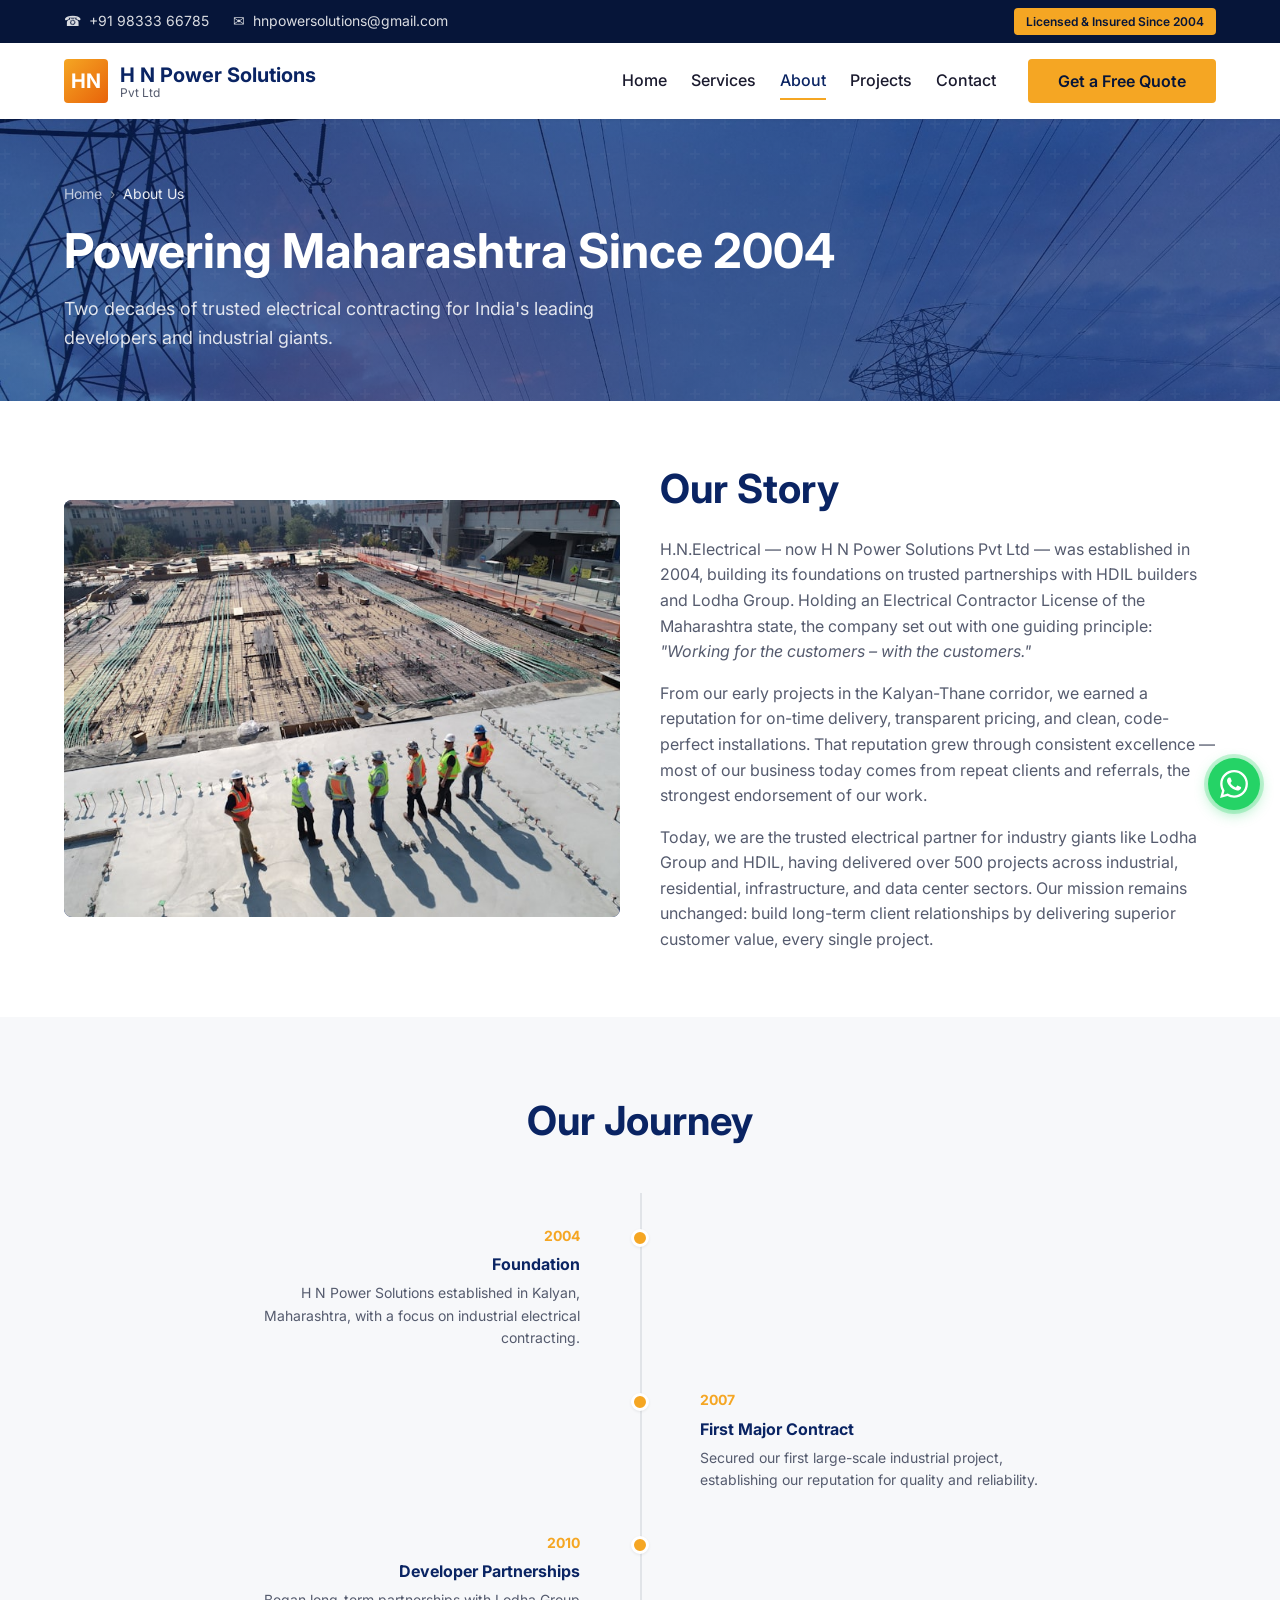
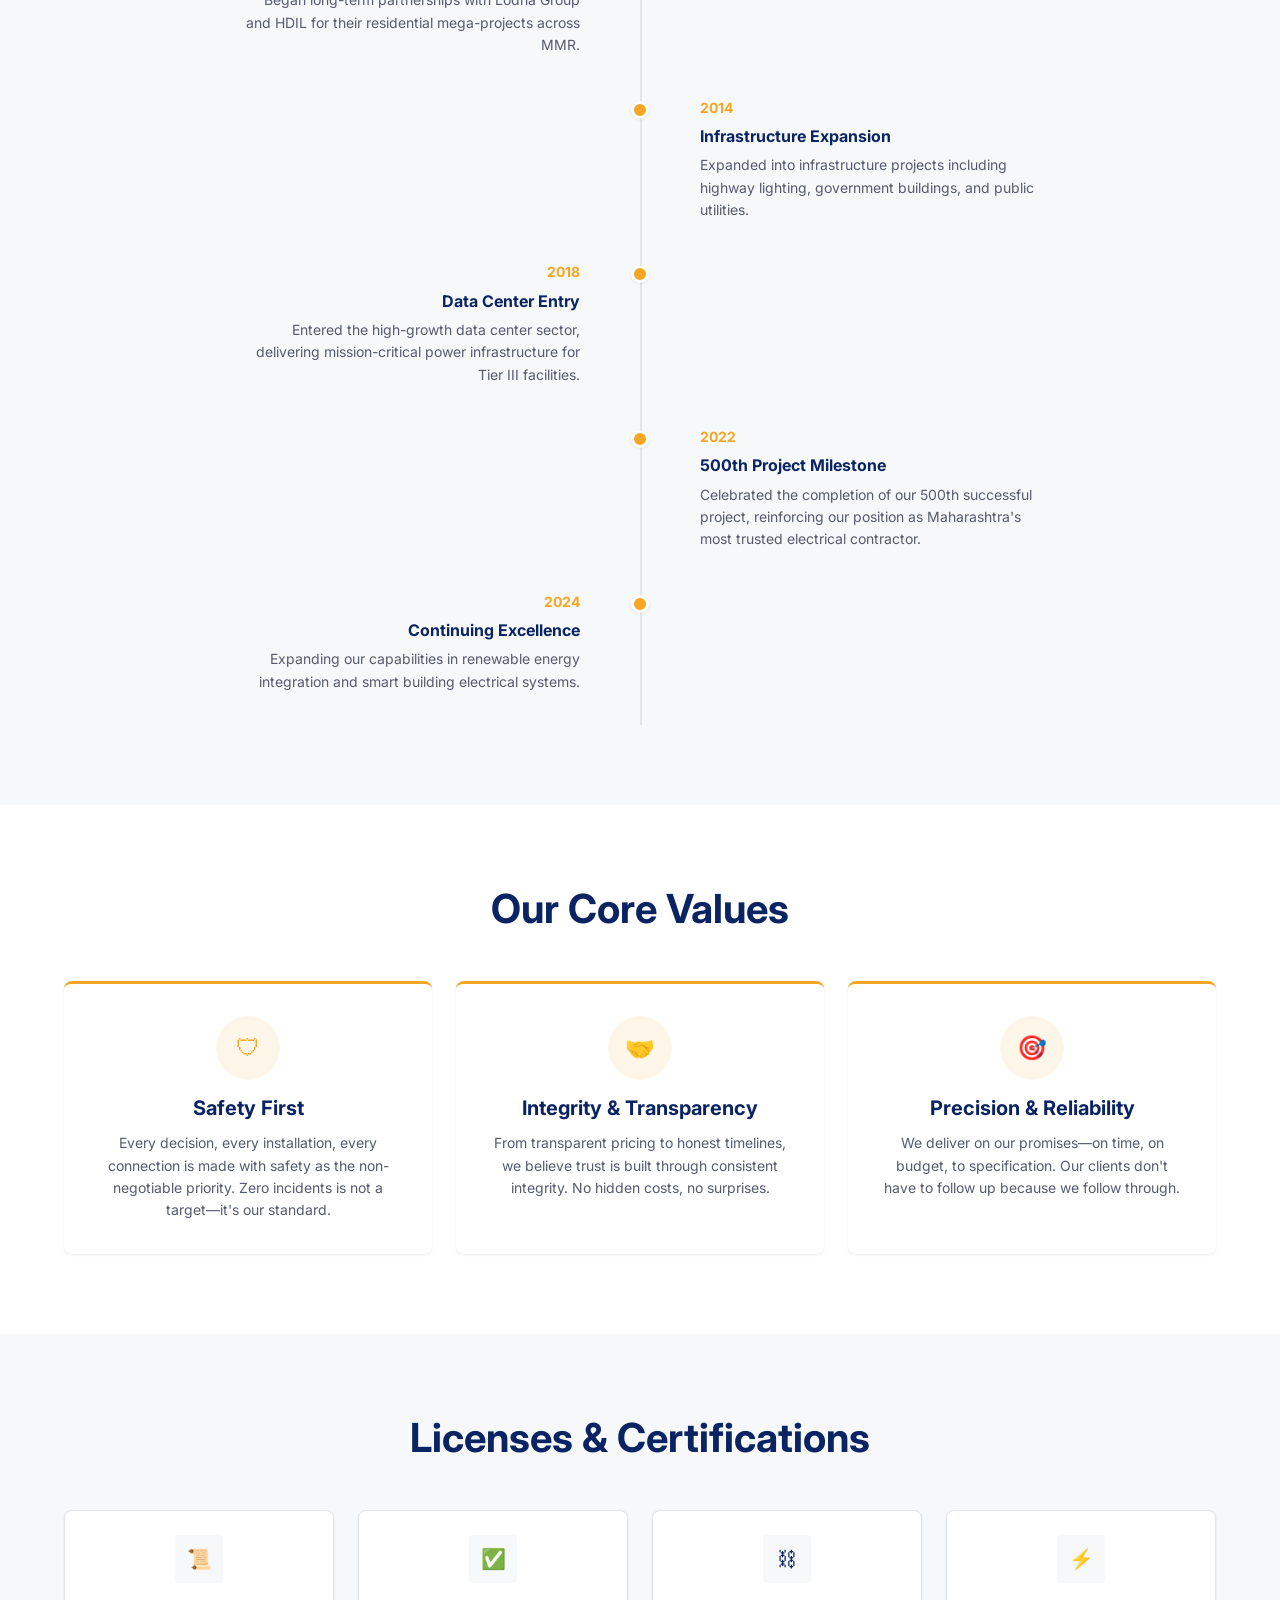
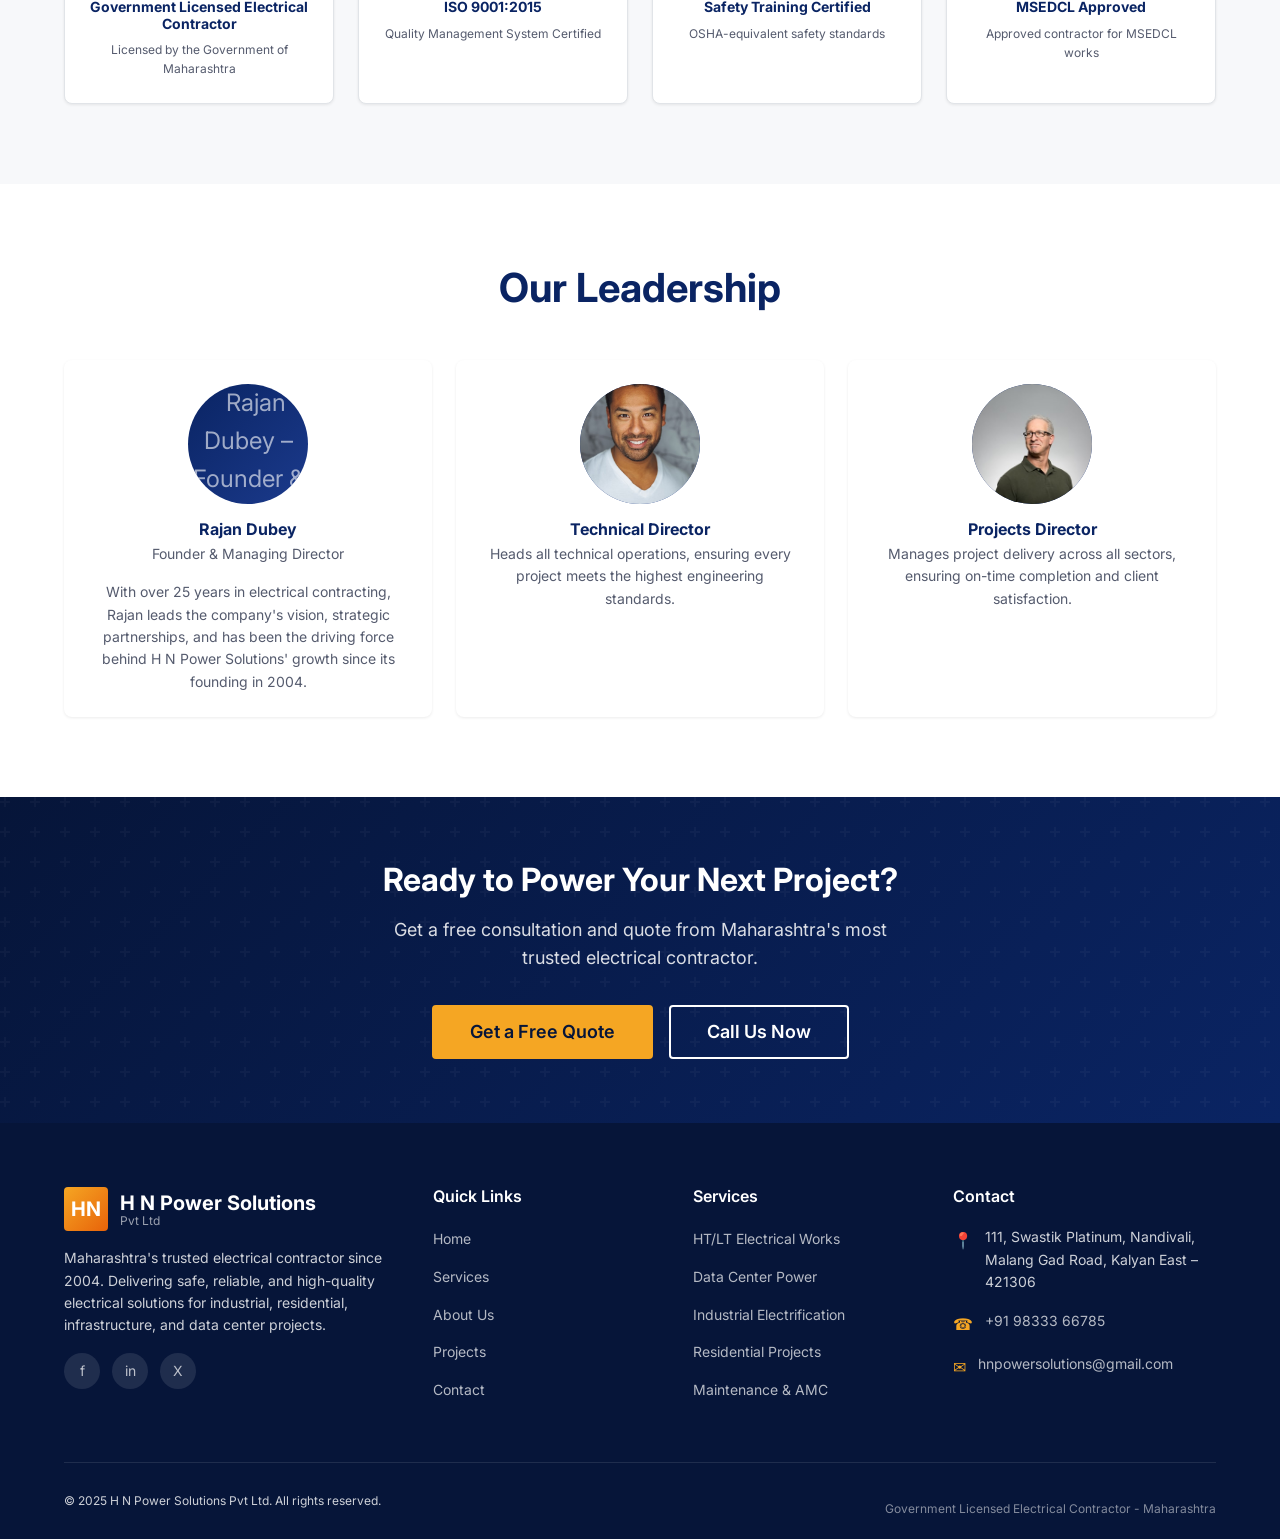
==== commit 282a58d6: "video added" ====
--- a/about.html
+++ b/about.html
@@ -307,6 +307,14 @@
     <a href="contact.html" class="btn btn--outline">Get Quote</a>
   </div>
 
+  <!-- WhatsApp Floating Button -->
+  <a href="https://wa.me/919833366785?text=Hi%2C%20I%27m%20interested%20in%20your%20electrical%20services" class="whatsapp-float" target="_blank" rel="noopener" aria-label="Chat on WhatsApp">
+    <span class="whatsapp-float__icon">
+      <svg viewBox="0 0 24 24" xmlns="http://www.w3.org/2000/svg"><path d="M17.472 14.382c-.297-.149-1.758-.867-2.03-.967-.273-.099-.471-.148-.67.15-.197.297-.767.966-.94 1.164-.173.199-.347.223-.644.075-.297-.15-1.255-.463-2.39-1.475-.883-.788-1.48-1.761-1.653-2.059-.173-.297-.018-.458.13-.606.134-.133.298-.347.446-.52.149-.174.198-.298.298-.497.099-.198.05-.371-.025-.52-.075-.149-.669-1.612-.916-2.207-.242-.579-.487-.5-.669-.51-.173-.008-.371-.01-.57-.01-.198 0-.52.074-.792.372-.272.297-1.04 1.016-1.04 2.479 0 1.462 1.065 2.875 1.213 3.074.149.198 2.096 3.2 5.077 4.487.709.306 1.262.489 1.694.625.712.227 1.36.195 1.871.118.571-.085 1.758-.719 2.006-1.413.248-.694.248-1.289.173-1.413-.074-.124-.272-.198-.57-.347m-5.421 7.403h-.004a9.87 9.87 0 01-5.031-1.378l-.361-.214-3.741.982.998-3.648-.235-.374a9.86 9.86 0 01-1.51-5.26c.001-5.45 4.436-9.884 9.888-9.884 2.64 0 5.122 1.03 6.988 2.898a9.825 9.825 0 012.893 6.994c-.003 5.45-4.437 9.884-9.885 9.884m8.413-18.297A11.815 11.815 0 0012.05 0C5.495 0 .16 5.335.157 11.892c0 2.096.547 4.142 1.588 5.945L.057 24l6.305-1.654a11.882 11.882 0 005.683 1.448h.005c6.554 0 11.89-5.335 11.893-11.893a11.821 11.821 0 00-3.48-8.413z"/></svg>
+    </span>
+    <span class="whatsapp-float__label">Chat with us</span>
+  </a>
+
   <!-- Back to Top -->
   <button class="back-to-top" aria-label="Back to top">&#8593;</button>
 
--- a/css/style.css
+++ b/css/style.css
@@ -523,16 +523,31 @@
 .hero__bg {
   position: absolute;
   inset: 0;
-  background: url('../images/hero-bg.jpg') center center / cover no-repeat;
   z-index: 0;
-  animation: kenBurns 25s ease-in-out infinite;
+  overflow: hidden;
+  background: url('../images/hero-video-poster.png') center center / cover no-repeat;
+}
+
+.hero__video {
+  position: absolute;
+  top: 0;
+  left: 0;
+  width: 100%;
+  height: 100%;
+  object-fit: cover;
+  object-position: center center;
 }
 
 .hero__bg::before {
   content: '';
   position: absolute;
   inset: 0;
-  background: linear-gradient(135deg, rgba(10,36,99,0.7) 0%, rgba(6,21,57,0.75) 100%);
+  background: linear-gradient(
+    to bottom,
+    rgba(10,36,99,0.55) 0%,
+    rgba(8,28,72,0.68) 40%,
+    rgba(6,21,57,0.82) 100%
+  );
   z-index: 1;
 }
 
@@ -544,12 +559,6 @@
   z-index: 2;
 }
 
-@keyframes kenBurns {
-  0% { transform: scale(1); }
-  50% { transform: scale(1.1); }
-  100% { transform: scale(1); }
-}
-
 .hero .container {
   position: relative;
   z-index: 3;
@@ -573,6 +582,43 @@
   font-weight: 600;
   margin-bottom: var(--space-6);
   border: 1px solid rgba(245,166,35,0.3);
+  animation: eyebrowGlow 2.5s ease-in-out infinite, heroFadeUp 0.8s ease-out 0.2s both;
+}
+
+
+@keyframes eyebrowGlow {
+  0%, 100% {
+    box-shadow: 0 0 5px rgba(245,166,35,0.2), 0 0 10px rgba(245,166,35,0.1);
+    border-color: rgba(245,166,35,0.3);
+    background-color: rgba(245,166,35,0.15);
+  }
+  50% {
+    box-shadow: 0 0 12px rgba(245,166,35,0.4), 0 0 24px rgba(245,166,35,0.2);
+    border-color: rgba(245,166,35,0.6);
+    background-color: rgba(245,166,35,0.25);
+  }
+}
+
+@keyframes heroFadeUp {
+  from {
+    opacity: 0;
+    transform: translateY(20px);
+  }
+  to {
+    opacity: 1;
+    transform: translateY(0);
+  }
+}
+
+@keyframes heroSlideIn {
+  from {
+    opacity: 0;
+    transform: translateX(-15px);
+  }
+  to {
+    opacity: 1;
+    transform: translateX(0);
+  }
 }
 
 .hero__title {
@@ -580,6 +626,7 @@
   color: #fff;
   margin-bottom: var(--space-6);
   font-weight: 700;
+  animation: heroFadeUp 0.8s ease-out 0.35s both;
 }
 
 .hero__subtitle {
@@ -588,12 +635,23 @@
   margin-bottom: var(--space-8);
   line-height: var(--lh-body);
   max-width: 560px;
+  animation: heroFadeUp 0.8s ease-out 0.5s both;
+}
+
+.hero__subtitle--short {
+  display: none;
+}
+
+@media (max-width: 575px) {
+  .hero__subtitle--full { display: none; }
+  .hero__subtitle--short { display: inline; }
 }
 
 .hero__actions {
   display: flex;
   gap: var(--space-4);
   flex-wrap: wrap;
+  animation: heroFadeUp 0.8s ease-out 0.65s both;
 }
 
 .hero__clients {
@@ -603,6 +661,7 @@
   padding-bottom: var(--space-6);
   border-top: 1px solid rgba(255,255,255,0.15);
   width: 100%;
+  animation: heroFadeUp 0.8s ease-out 0.8s both;
 }
 
 .hero__clients-label {
@@ -1939,59 +1998,204 @@
 
 .contact-info h2 {
   font-size: var(--fs-xl);
+  margin-bottom: var(--space-2);
+}
+
+.contact-info__intro {
+  font-size: var(--fs-sm);
+  color: var(--color-text-light);
   margin-bottom: var(--space-6);
-}
-
-.contact-info__item {
-  display: flex;
-  gap: var(--space-4);
+  line-height: 1.5;
+}
+
+/* --- Contact Action Cards --- */
+.contact-actions {
+  display: flex;
+  flex-direction: column;
+  gap: 0.75rem;
   margin-bottom: var(--space-6);
 }
 
-.contact-info__icon {
+.contact-action-card {
+  display: flex;
+  align-items: center;
+  gap: 0.85rem;
+  padding: 1rem 1.15rem;
+  border-radius: var(--radius-md);
+  border: 1px solid var(--color-border);
+  background: #fff;
+  text-decoration: none;
+  color: var(--color-text);
+  transition: all 0.3s ease;
+  position: relative;
+  overflow: hidden;
+}
+
+.contact-action-card::before {
+  content: '';
+  position: absolute;
+  left: 0;
+  top: 0;
+  bottom: 0;
+  width: 4px;
+  border-radius: 4px 0 0 4px;
+  transition: width 0.3s ease;
+}
+
+.contact-action-card--call::before { background: var(--color-primary); }
+.contact-action-card--office::before { background: #6366f1; }
+.contact-action-card--whatsapp::before { background: #25D366; }
+.contact-action-card--email::before { background: var(--color-accent); }
+
+.contact-action-card:hover {
+  transform: translateX(4px);
+  box-shadow: 0 4px 20px rgba(0,0,0,0.08);
+  border-color: transparent;
+}
+
+.contact-action-card:hover::before {
+  width: 5px;
+}
+
+.contact-action-card__icon {
   width: 44px;
   height: 44px;
-  border-radius: var(--radius-sm);
-  background-color: rgba(245,166,35,0.1);
-  color: var(--color-accent);
+  border-radius: 50%;
   display: flex;
   align-items: center;
   justify-content: center;
   flex-shrink: 0;
-  font-size: var(--fs-lg);
-}
-
-.contact-info__text h4 {
-  font-size: var(--fs-sm);
-  margin-bottom: var(--space-1);
-}
-
-.contact-info__text p,
-.contact-info__text a {
-  font-size: var(--fs-sm);
+  transition: transform 0.3s ease;
+}
+
+.contact-action-card__icon svg {
+  width: 20px;
+  height: 20px;
+}
+
+.contact-action-card--call .contact-action-card__icon {
+  background: rgba(10,36,99,0.08);
+  color: var(--color-primary);
+}
+.contact-action-card--office .contact-action-card__icon {
+  background: rgba(99,102,241,0.08);
+  color: #6366f1;
+}
+.contact-action-card--whatsapp .contact-action-card__icon {
+  background: rgba(37,211,102,0.1);
+  color: #25D366;
+}
+.contact-action-card--email .contact-action-card__icon {
+  background: rgba(245,166,35,0.1);
+  color: var(--color-accent);
+}
+
+.contact-action-card:hover .contact-action-card__icon {
+  transform: scale(1.1);
+}
+
+.contact-action-card__body {
+  flex: 1;
+  min-width: 0;
+}
+
+.contact-action-card__label {
+  display: block;
+  font-size: 0.7rem;
+  font-weight: 600;
+  text-transform: uppercase;
+  letter-spacing: 0.5px;
   color: var(--color-text-light);
-}
-
-.contact-info__text a:hover {
-  color: var(--color-accent);
-}
-
+  margin-bottom: 0.15rem;
+}
+
+.contact-action-card__value {
+  display: block;
+  font-size: 0.95rem;
+  font-weight: 600;
+  color: var(--color-text);
+  margin-bottom: 0.1rem;
+}
+
+.contact-action-card__hint {
+  display: block;
+  font-size: 0.72rem;
+  color: var(--color-text-muted);
+}
+
+.contact-action-card__arrow {
+  font-size: 1.25rem;
+  color: var(--color-text-muted);
+  transition: transform 0.3s ease, color 0.3s ease;
+  flex-shrink: 0;
+}
+
+.contact-action-card:hover .contact-action-card__arrow {
+  transform: translateX(3px);
+  color: var(--color-primary);
+}
+
+/* Specific hover glow per card type */
+.contact-action-card--call:hover { box-shadow: 0 4px 20px rgba(10,36,99,0.12); }
+.contact-action-card--office:hover { box-shadow: 0 4px 20px rgba(99,102,241,0.12); }
+.contact-action-card--whatsapp:hover { box-shadow: 0 4px 20px rgba(37,211,102,0.15); }
+.contact-action-card--email:hover { box-shadow: 0 4px 20px rgba(245,166,35,0.15); }
+
+/* --- Office Details Card --- */
+.contact-office-card {
+  background: var(--color-bg-light);
+  border-radius: var(--radius-md);
+  padding: 1rem 1.15rem;
+  margin-bottom: var(--space-6);
+  display: flex;
+  flex-direction: column;
+  gap: 0.75rem;
+}
+
+.contact-office-card__row {
+  display: flex;
+  align-items: flex-start;
+  gap: 0.75rem;
+}
+
+.contact-office-card__row svg {
+  flex-shrink: 0;
+  margin-top: 2px;
+}
+
+.contact-office-card__row strong {
+  display: block;
+  font-size: 0.8rem;
+  font-weight: 600;
+  color: var(--color-text);
+  margin-bottom: 0.1rem;
+}
+
+.contact-office-card__row p {
+  font-size: 0.82rem;
+  color: var(--color-text-light);
+  line-height: 1.45;
+  margin: 0;
+}
+
+/* --- Map --- */
 .contact-map {
-  margin-top: var(--space-8);
+  margin-bottom: var(--space-6);
   border-radius: var(--radius-md);
   overflow: hidden;
-  height: 250px;
+  height: 220px;
+  border: 1px solid var(--color-border);
   background-color: var(--color-bg-light);
-  display: flex;
-  align-items: center;
-  justify-content: center;
-  color: var(--color-text-muted);
-  font-size: var(--fs-sm);
-  border: 1px solid var(--color-border);
-}
-
+}
+
+.contact-map iframe {
+  width: 100%;
+  height: 100%;
+  display: block;
+}
+
+/* --- Licensed Badge --- */
 .contact-licensed {
-  margin-top: var(--space-8);
   padding: var(--space-4);
   background-color: rgba(45,143,78,0.05);
   border: 1px solid rgba(45,143,78,0.2);
@@ -2003,6 +2207,12 @@
   color: var(--color-success);
   font-weight: 500;
 }
+
+/* --- Staggered entrance for action cards --- */
+.contact-action-card:nth-child(1) { animation: heroFadeUp 0.5s ease-out 0.1s both; }
+.contact-action-card:nth-child(2) { animation: heroFadeUp 0.5s ease-out 0.2s both; }
+.contact-action-card:nth-child(3) { animation: heroFadeUp 0.5s ease-out 0.3s both; }
+.contact-action-card:nth-child(4) { animation: heroFadeUp 0.5s ease-out 0.4s both; }
 
 /* ============================================
    18. STICKY MOBILE CTA BAR
@@ -2019,21 +2229,21 @@
     left: 0;
     right: 0;
     background-color: var(--color-primary-dark);
-    padding: var(--space-3) var(--space-4);
-    gap: var(--space-3);
+    padding: 0.4rem 0.75rem;
+    gap: 0.5rem;
     z-index: 1000;
-    box-shadow: 0 -4px 20px rgba(0,0,0,0.2);
+    box-shadow: 0 -2px 12px rgba(0,0,0,0.2);
   }
 
   .mobile-cta .btn {
     flex: 1;
     justify-content: center;
-    padding: 0.75rem;
-    font-size: var(--fs-sm);
+    padding: 0.55rem;
+    font-size: 0.8rem;
   }
 
   body {
-    padding-bottom: 70px;
+    padding-bottom: 54px;
   }
 }
 
@@ -2080,7 +2290,131 @@
 }
 
 /* ============================================
-   20. ANIMATIONS
+   20. WHATSAPP FLOATING BUTTON
+   ============================================ */
+.whatsapp-float {
+  position: fixed;
+  bottom: 90px;
+  right: 20px;
+  z-index: 998;
+  display: flex;
+  flex-direction: row-reverse;
+  align-items: center;
+  gap: 0;
+  cursor: pointer;
+  text-decoration: none;
+}
+
+.whatsapp-float__icon {
+  width: 52px;
+  height: 52px;
+  border-radius: 50%;
+  background-color: #25D366;
+  display: flex;
+  align-items: center;
+  justify-content: center;
+  box-shadow: 0 4px 14px rgba(37,211,102,0.4);
+  transition: transform 0.3s ease, box-shadow 0.3s ease;
+  animation: whatsappPulse 2s ease-in-out infinite;
+  position: relative;
+  z-index: 2;
+}
+
+.whatsapp-float__icon svg {
+  width: 28px;
+  height: 28px;
+  fill: #fff;
+}
+
+.whatsapp-float__icon::before {
+  content: '';
+  position: absolute;
+  inset: -4px;
+  border-radius: 50%;
+  background: rgba(37,211,102,0.25);
+  animation: whatsappRing 2s ease-in-out infinite;
+  z-index: -1;
+}
+
+.whatsapp-float:hover .whatsapp-float__icon {
+  transform: scale(1.1);
+  box-shadow: 0 6px 20px rgba(37,211,102,0.5);
+  animation: none;
+}
+
+.whatsapp-float:hover .whatsapp-float__icon::before {
+  animation: none;
+  opacity: 0;
+}
+
+/* Tooltip label */
+.whatsapp-float__label {
+  background-color: #fff;
+  color: #333;
+  font-size: 0.8rem;
+  font-weight: 600;
+  padding: 0.4rem 0.75rem;
+  border-radius: 6px;
+  box-shadow: 0 2px 10px rgba(0,0,0,0.12);
+  white-space: nowrap;
+  opacity: 0;
+  transform: translateX(8px);
+  transition: opacity 0.3s ease, transform 0.3s ease;
+  pointer-events: none;
+  margin-left: 0.5rem;
+}
+
+.whatsapp-float:hover .whatsapp-float__label {
+  opacity: 1;
+  transform: translateX(0);
+}
+
+@keyframes whatsappPulse {
+  0%, 100% {
+    transform: scale(1);
+    box-shadow: 0 4px 14px rgba(37,211,102,0.4);
+  }
+  50% {
+    transform: scale(1.05);
+    box-shadow: 0 6px 20px rgba(37,211,102,0.55);
+  }
+}
+
+@keyframes whatsappRing {
+  0%, 100% {
+    transform: scale(1);
+    opacity: 0.4;
+  }
+  50% {
+    transform: scale(1.35);
+    opacity: 0;
+  }
+}
+
+/* Mobile adjustments */
+@media (max-width: 767px) {
+  .whatsapp-float {
+    bottom: 62px;
+    right: 14px;
+  }
+
+  .whatsapp-float__icon {
+    width: 46px;
+    height: 46px;
+  }
+
+  .whatsapp-float__icon svg {
+    width: 24px;
+    height: 24px;
+  }
+
+  .whatsapp-float__label {
+    display: none;
+  }
+}
+
+/* ============================================
+   21. ANIMATIONS
    ============================================ */
 [data-animate] {
   opacity: 0;
@@ -2116,156 +2450,526 @@
 /* Mobile-specific fixes */
 @media (max-width: 575px) {
   html {
-    scroll-padding-top: 70px;
-  }
-
+    scroll-padding-top: 60px;
+  }
+
+  .container {
+    padding: 0 1rem;
+  }
+
+  /* --- Header: slim --- */
+  .header .container {
+    padding-top: 0.5rem;
+    padding-bottom: 0.5rem;
+  }
+
+  .header__logo {
+    font-size: 0.9rem;
+    gap: 0.4rem;
+  }
+
+  .logo-icon {
+    width: 32px;
+    height: 32px;
+    font-size: 0.85rem;
+  }
+
+  .header__logo .logo-sub {
+    font-size: 0.6rem;
+  }
+
+  /* --- Hero: compact, animated, no wasted space --- */
   .hero {
     min-height: auto;
-    padding: var(--space-12) 0 var(--space-8);
+    padding: 1rem 0 0;
+    display: flex;
+    flex-direction: column;
+    justify-content: flex-start;
+  }
+
+  .hero .container {
+    padding-top: 1.5rem;
+  }
+
+  .hero__bg::before {
+    background: linear-gradient(
+      to bottom,
+      rgba(8,28,72,0.45) 0%,
+      rgba(8,28,72,0.62) 40%,
+      rgba(4,16,48,0.88) 100%
+    );
+  }
+
+  .hero__video {
+    object-position: 65% center;
+  }
+
+  /* Staggered entrance animations */
+  .hero__eyebrow {
+    font-size: 0.65rem;
+    padding: 0.3rem 0.75rem;
+    margin-bottom: 0.6rem;
+    background-color: rgba(245,166,35,0.2);
+    border-color: rgba(245,166,35,0.4);
+    animation: eyebrowGlow 2.5s ease-in-out infinite, heroFadeUp 0.7s ease-out 0.2s both;
   }
 
   .hero__title {
-    font-size: var(--fs-2xl);
+    font-size: 1.55rem;
+    margin-bottom: 0.5rem;
+    line-height: 1.22;
+    letter-spacing: -0.02em;
+    animation: heroFadeUp 0.7s ease-out 0.4s both;
   }
 
   .hero__subtitle {
-    font-size: var(--fs-base);
-  }
-
-  .hero__eyebrow {
-    font-size: var(--fs-xs);
+    font-size: 0.85rem;
+    margin-bottom: 1.2rem;
+    line-height: 1.5;
+    color: rgba(255,255,255,0.92);
+    animation: heroFadeUp 0.7s ease-out 0.6s both;
   }
 
   .hero__actions {
     flex-direction: column;
+    gap: 0;
+    animation: heroFadeUp 0.7s ease-out 0.8s both;
   }
 
   .hero__actions .btn {
     width: 100%;
     text-align: center;
+    padding: 0.75rem 1rem;
+    font-size: 0.9rem;
+    border-radius: 6px;
+  }
+
+  .hero__actions .btn--outline {
+    display: none;
   }
 
   .hero__clients {
-    margin-top: var(--space-8);
-    padding-top: var(--space-6);
+    margin-top: 1rem;
+    padding: 0.65rem 0 0.5rem;
+    border-top: 1px solid rgba(255,255,255,0.12);
+    animation: heroFadeUp 0.7s ease-out 1s both;
+  }
+
+  .hero__clients-label {
+    font-size: 0.6rem;
+    letter-spacing: 1px;
+    margin-bottom: 0.4rem;
+    color: rgba(255,255,255,0.5);
+  }
+
+  .logo-carousel__track {
+    gap: 0.5rem;
   }
 
   .logo-card {
-    min-width: 120px;
-    height: 65px;
-    padding: var(--space-3) var(--space-4);
+    min-width: 100px;
+    height: 52px;
+    padding: 0.3rem 0.5rem;
+    border-radius: 6px;
+    background: rgba(255,255,255,0.95);
+    box-shadow: 0 1px 4px rgba(0,0,0,0.1);
   }
 
   .logo-card__text {
-    font-size: 1rem !important;
+    font-size: 0.75rem !important;
   }
 
   .logo-card__sub {
-    font-size: 0.5rem;
-  }
-
+    font-size: 0.4rem;
+  }
+
+  .logo-carousel__dots {
+    margin-top: 0.4rem;
+  }
+
+  .logo-carousel__dot {
+    width: 5px;
+    height: 5px;
+  }
+
+  .logo-carousel__dot--active {
+    width: 16px;
+  }
+
+  /* --- All sections: tight --- */
   .section {
-    padding: var(--space-10) 0;
+    padding: 1.75rem 0;
+  }
+
+  .section__header {
+    margin-bottom: 1.25rem;
   }
 
   .section__header h2 {
-    font-size: var(--fs-xl);
+    font-size: 1.2rem;
+    letter-spacing: -0.01em;
   }
 
   .section__header p {
-    font-size: var(--fs-base);
+    font-size: 0.8rem;
+    margin-top: 0.3rem;
+    line-height: 1.5;
+  }
+
+  /* --- Problem cards: clean vertical --- */
+  .problems__grid {
+    gap: 0.6rem;
   }
 
   .problem-card {
-    padding: var(--space-6);
+    padding: 0.85rem 1rem;
+    text-align: left;
+    border-top: none;
+    border-left: 3px solid #E53E3E;
+    border-radius: 0 8px 8px 0;
+  }
+
+  .problem-card__icon {
+    display: none;
+  }
+
+  .problem-card h3 {
+    font-size: 0.85rem;
+    margin-bottom: 0.2rem;
+    color: var(--color-text);
+  }
+
+  .problem-card p {
+    font-size: 0.78rem;
+    line-height: 1.5;
+    color: var(--color-text-light);
+  }
+
+  .problems__cta {
+    margin-top: 1rem;
+    font-size: 0.85rem;
+  }
+
+  /* --- Solution section --- */
+  .solution__grid {
+    gap: 1.25rem;
+  }
+
+  .solution__image {
+    max-height: 180px;
+    border-radius: 8px;
+  }
+
+  .solution__content h2 {
+    font-size: 1.2rem;
+    margin-bottom: 0.75rem;
+  }
+
+  .solution__list {
+    gap: 0.75rem;
+    margin-bottom: 1.25rem;
+  }
+
+  .solution__item {
+    gap: 0.6rem;
+  }
+
+  .solution__check {
+    width: 22px;
+    height: 22px;
+    font-size: 0.6rem;
+    margin-top: 1px;
   }
 
   .solution__item-text h4 {
-    font-size: var(--fs-sm);
+    font-size: 0.82rem;
+    margin-bottom: 0.1rem;
+  }
+
+  .solution__item-text p {
+    font-size: 0.75rem;
+    line-height: 1.45;
+    color: rgba(255,255,255,0.8);
+  }
+
+  .solution__content .btn {
+    font-size: 0.82rem;
+    padding: 0.6rem 1.25rem;
+  }
+
+  /* --- Service cards: horizontal compact --- */
+  .services__grid {
+    gap: 0.6rem;
+  }
+
+  .service-card {
+    display: flex;
+    flex-direction: row;
+    align-items: stretch;
+    border-radius: 8px;
+  }
+
+  .service-card:hover {
+    transform: none;
+  }
+
+  .service-card__image {
+    height: auto;
+    width: 90px;
+    min-height: 80px;
+    flex-shrink: 0;
+    border-radius: 8px 0 0 8px;
+  }
+
+  .service-card__body {
+    padding: 0.65rem 0.75rem;
+    display: flex;
+    flex-direction: column;
+    justify-content: center;
+  }
+
+  .service-card__body h3 {
+    font-size: 0.85rem;
+    margin-bottom: 0.1rem;
+  }
+
+  .service-card__body p {
+    font-size: 0.72rem;
+    margin-bottom: 0;
+    line-height: 1.4;
+    display: -webkit-box;
+    -webkit-line-clamp: 2;
+    -webkit-box-orient: vertical;
+    overflow: hidden;
+  }
+
+  .service-card__link {
+    display: none;
+  }
+
+  /* --- Stats bar --- */
+  .stats {
+    padding: 1.5rem 0;
+  }
+
+  .stats__grid {
+    gap: 0.75rem 0.5rem;
   }
 
   .stat__number {
-    font-size: var(--fs-2xl);
+    font-size: 1.5rem;
+    margin-bottom: 0.1rem;
+  }
+
+  .stat__label {
+    font-size: 0.65rem;
+    line-height: 1.3;
+  }
+
+  /* --- Testimonials --- */
+  .testimonials {
+    padding: 1.5rem 0;
   }
 
   .testimonial__quote {
-    font-size: var(--fs-base);
-    padding: 0 var(--space-2);
+    font-size: 0.85rem;
+    padding: 0 0.25rem;
+    line-height: 1.6;
   }
 
   .testimonial__quote::before {
-    font-size: 3rem;
-    top: -1rem;
-    left: -0.25rem;
-  }
-
+    font-size: 2rem;
+    top: -0.5rem;
+    left: -0.15rem;
+  }
+
+  .testimonial__author {
+    font-size: 0.85rem;
+  }
+
+  .testimonial__role {
+    font-size: 0.75rem;
+  }
+
+  /* --- FAQ --- */
   .faq__question {
-    font-size: var(--fs-base);
-    padding: var(--space-4) 0;
+    font-size: 0.85rem;
+    padding: 0.65rem 0;
+  }
+
+  .faq__answer p {
+    font-size: 0.8rem;
+    line-height: 1.55;
+  }
+
+  /* --- CTA banner --- */
+  .cta-banner {
+    padding: 1.75rem 0;
   }
 
   .cta-banner h2 {
-    font-size: var(--fs-xl);
+    font-size: 1.15rem;
+    margin-bottom: 0.4rem;
+  }
+
+  .cta-banner p {
+    font-size: 0.82rem;
+    margin-bottom: 1rem;
+    line-height: 1.5;
   }
 
   .cta-banner__actions {
     flex-direction: column;
     align-items: center;
+    gap: 0.5rem;
   }
 
   .cta-banner__actions .btn {
     width: 100%;
     text-align: center;
-  }
-
+    font-size: 0.82rem;
+    padding: 0.65rem 1rem;
+  }
+
+  /* --- Page hero (inner pages) --- */
   .page-hero {
-    padding: var(--space-10) 0 var(--space-8);
+    padding: 2rem 0 1.5rem;
   }
 
   .page-hero h1 {
-    font-size: var(--fs-2xl);
-  }
-
+    font-size: 1.35rem;
+  }
+
+  /* --- Services page nav --- */
   .service-nav__list {
-    padding: var(--space-3) 0;
+    padding: 0.5rem 0;
   }
 
   .service-detail {
-    padding: var(--space-10) 0;
-  }
-
+    padding: 1.75rem 0;
+  }
+
+  /* --- Projects --- */
   .filter-bar {
     justify-content: flex-start;
     overflow-x: auto;
     flex-wrap: nowrap;
-    padding-bottom: var(--space-2);
+    padding-bottom: 0.5rem;
     -webkit-overflow-scrolling: touch;
   }
 
   .filter-btn {
     flex-shrink: 0;
+    font-size: 0.7rem;
+    padding: 0.35rem 0.6rem;
   }
 
   .featured-project__stats {
     grid-template-columns: repeat(3, 1fr);
-    gap: var(--space-2);
+    gap: 0.5rem;
   }
 
   .featured-project__stat strong {
-    font-size: var(--fs-base);
-  }
-
+    font-size: 0.9rem;
+  }
+
+  /* --- Contact form --- */
   .contact-form {
-    padding: var(--space-6);
+    padding: 1rem;
+  }
+
+  .contact-action-card {
+    padding: 0.8rem 0.9rem;
+    gap: 0.7rem;
+  }
+
+  .contact-action-card__icon {
+    width: 38px;
+    height: 38px;
+  }
+
+  .contact-action-card__icon svg {
+    width: 17px;
+    height: 17px;
+  }
+
+  .contact-action-card__value {
+    font-size: 0.85rem;
+  }
+
+  .contact-action-card__hint {
+    font-size: 0.68rem;
+  }
+
+  .contact-map {
+    height: 180px;
+  }
+
+  .contact-office-card {
+    padding: 0.85rem 1rem;
+  }
+
+  .contact-office-card__row strong {
+    font-size: 0.75rem;
+  }
+
+  .contact-office-card__row p {
+    font-size: 0.78rem;
+  }
+
+  /* --- Footer --- */
+  .footer {
+    padding: 1.75rem 0 0.75rem;
   }
 
   .footer__grid {
-    gap: var(--space-8);
+    gap: 1.25rem;
+    padding-bottom: 1.25rem;
+  }
+
+  .footer__about .header__logo {
+    margin-bottom: 0.5rem;
+  }
+
+  .footer__about > p {
+    font-size: 0.75rem;
+    line-height: 1.5;
+    margin-bottom: 0.5rem;
+  }
+
+  .footer__social a {
+    width: 30px;
+    height: 30px;
+  }
+
+  .footer h4 {
+    font-size: 0.85rem;
+    margin-bottom: 0.4rem;
+  }
+
+  .footer__links li a {
+    font-size: 0.75rem;
+    padding: 0.15rem 0;
+    display: inline-block;
+  }
+
+  .footer__contact-item {
+    font-size: 0.75rem;
+    gap: 0.4rem;
   }
 
   .footer__bottom {
     flex-direction: column;
     text-align: center;
+    gap: 0.25rem;
+    padding-top: 0.75rem;
+    font-size: 0.65rem;
+  }
+
+  /* --- Mobile CTA bar: slimmer --- */
+  .mobile-cta .btn {
+    padding: 0.6rem;
+    font-size: 0.75rem;
   }
 }
 
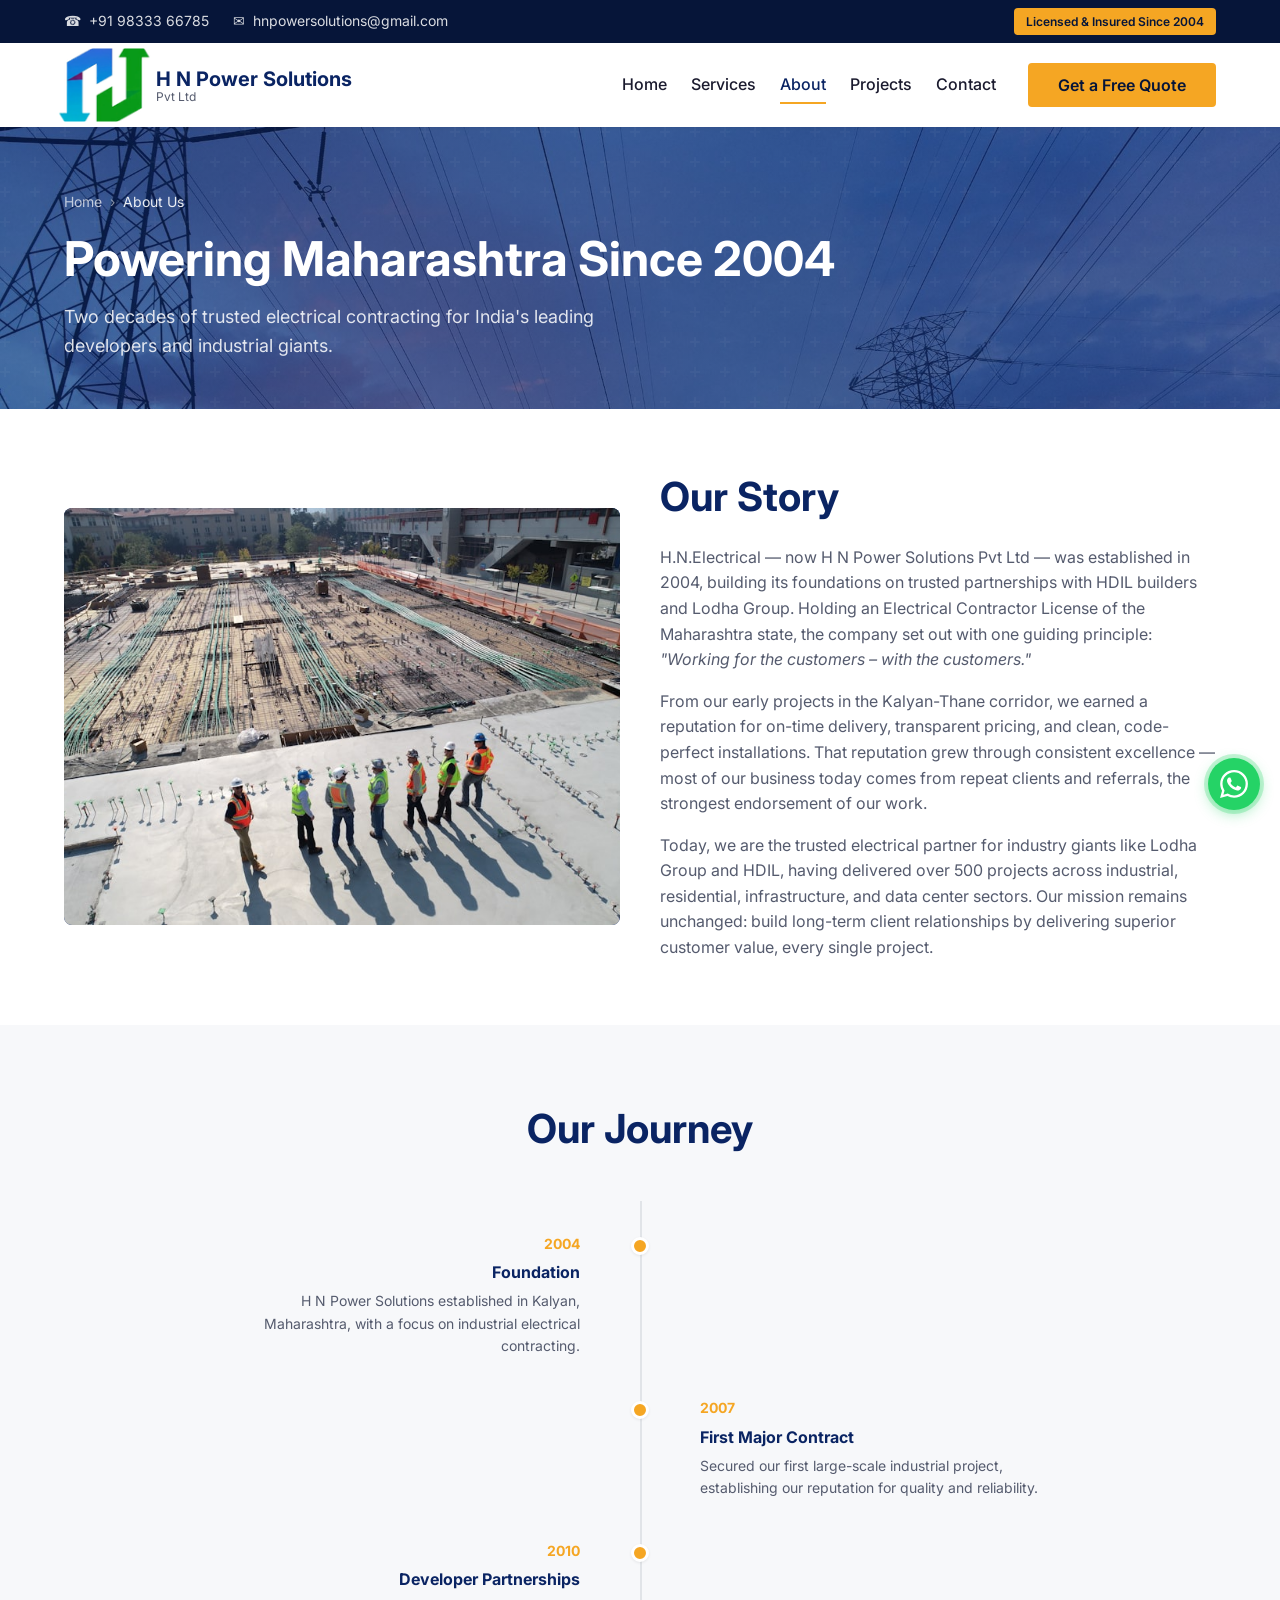
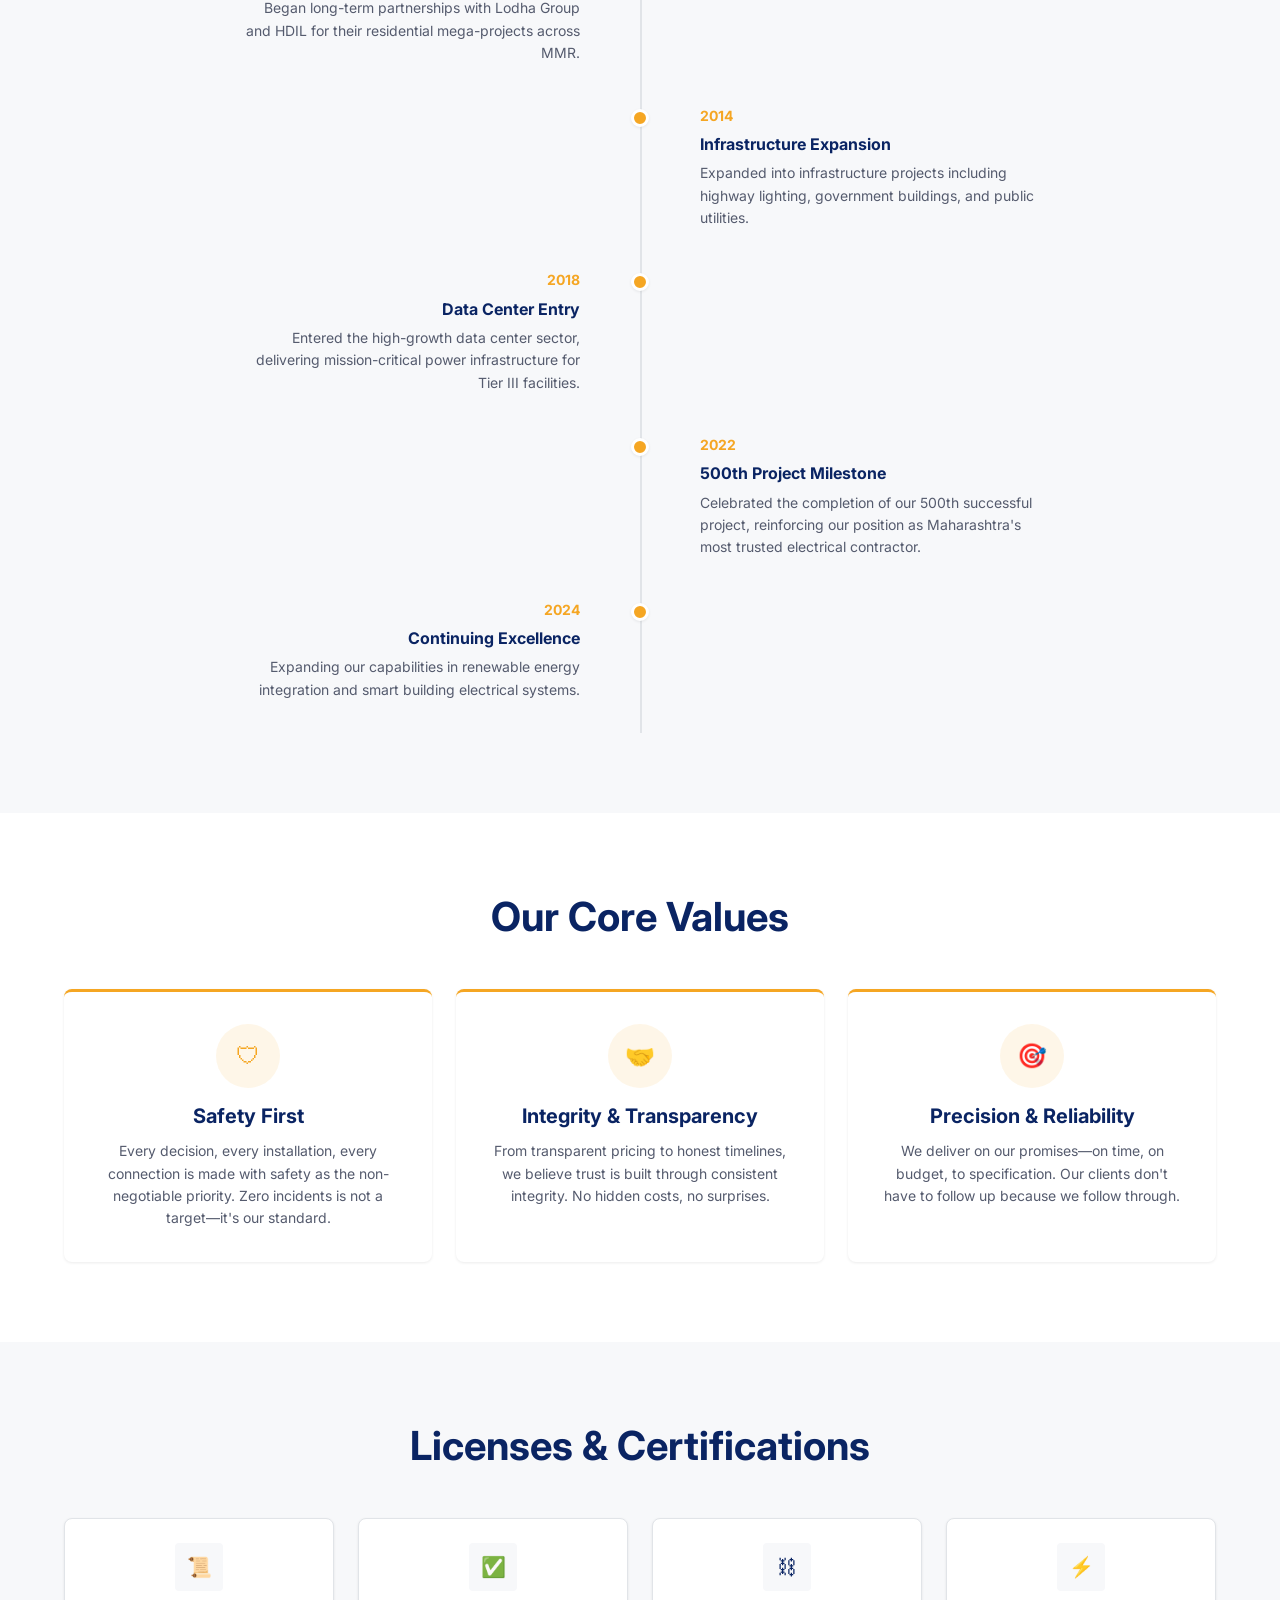
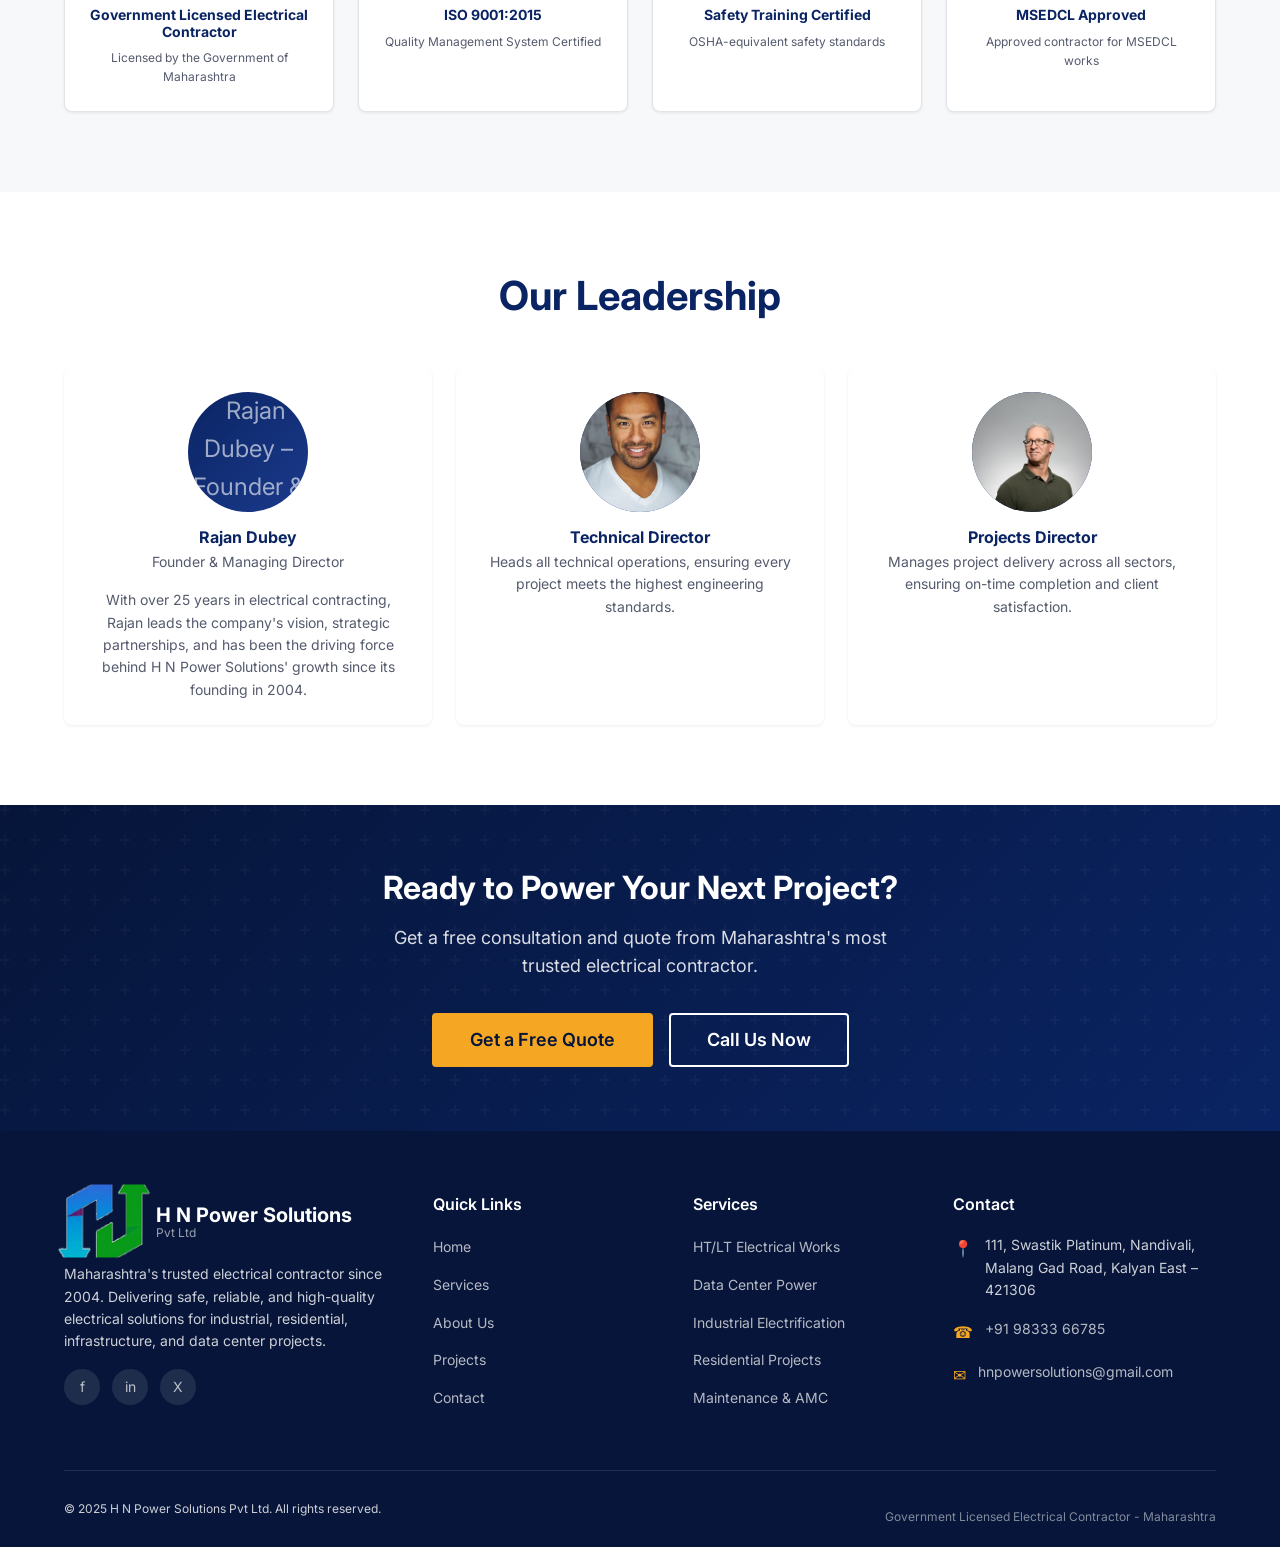
==== commit 152487c9: "Update site styles, favicon, and logo assets Co-Authored-By: Claude Opus 4.6 <noreply@anthropic.com>" ====
--- a/about.html
+++ b/about.html
@@ -39,7 +39,7 @@
   <header class="header">
     <div class="container">
       <a href="index.html" class="header__logo">
-        <div class="logo-icon">HN</div>
+        <video class="logo-icon" autoplay muted loop playsinline webkit-playsinline="true" poster="images/logo-hn.png"><source src="images/logo-animated.mp4" type="video/mp4"></video>
         <span>H N Power Solutions<span class="logo-sub">Pvt Ltd</span></span>
       </a>
       <nav class="nav">
@@ -248,7 +248,7 @@
       <div class="footer__grid">
         <div class="footer__about">
           <a href="index.html" class="header__logo">
-            <div class="logo-icon">HN</div>
+            <video class="logo-icon" autoplay muted loop playsinline webkit-playsinline="true" poster="images/logo-hn.png"><source src="images/logo-animated.mp4" type="video/mp4"></video>
             <span>H N Power Solutions<span class="logo-sub">Pvt Ltd</span></span>
           </a>
           <p>Maharashtra's trusted electrical contractor since 2004. Delivering safe, reliable, and high-quality electrical solutions for industrial, residential, infrastructure, and data center projects.</p>
--- a/css/style.css
+++ b/css/style.css
@@ -337,16 +337,17 @@
 }
 
 .logo-icon {
-  width: 44px;
-  height: 44px;
-  background: linear-gradient(135deg, var(--color-accent), var(--color-secondary));
-  border-radius: var(--radius-sm);
-  display: flex;
-  align-items: center;
-  justify-content: center;
-  color: #fff;
-  font-weight: 700;
-  font-size: var(--fs-lg);
+  width: 52px;
+  height: 52px;
+  object-fit: contain;
+  flex-shrink: 0;
+  background: transparent;
+  border: none;
+  pointer-events: none;
+  clip-path: inset(18% 5% 18% 5%);
+  transform: scale(2.2);
+  transform-origin: center center;
+  margin: 0 14px;
 }
 
 .header__logo span {
@@ -2469,9 +2470,10 @@
   }
 
   .logo-icon {
-    width: 32px;
-    height: 32px;
-    font-size: 0.85rem;
+    width: 38px;
+    height: 38px;
+    transform: scale(2.2);
+    margin: 0 10px;
   }
 
   .header__logo .logo-sub {
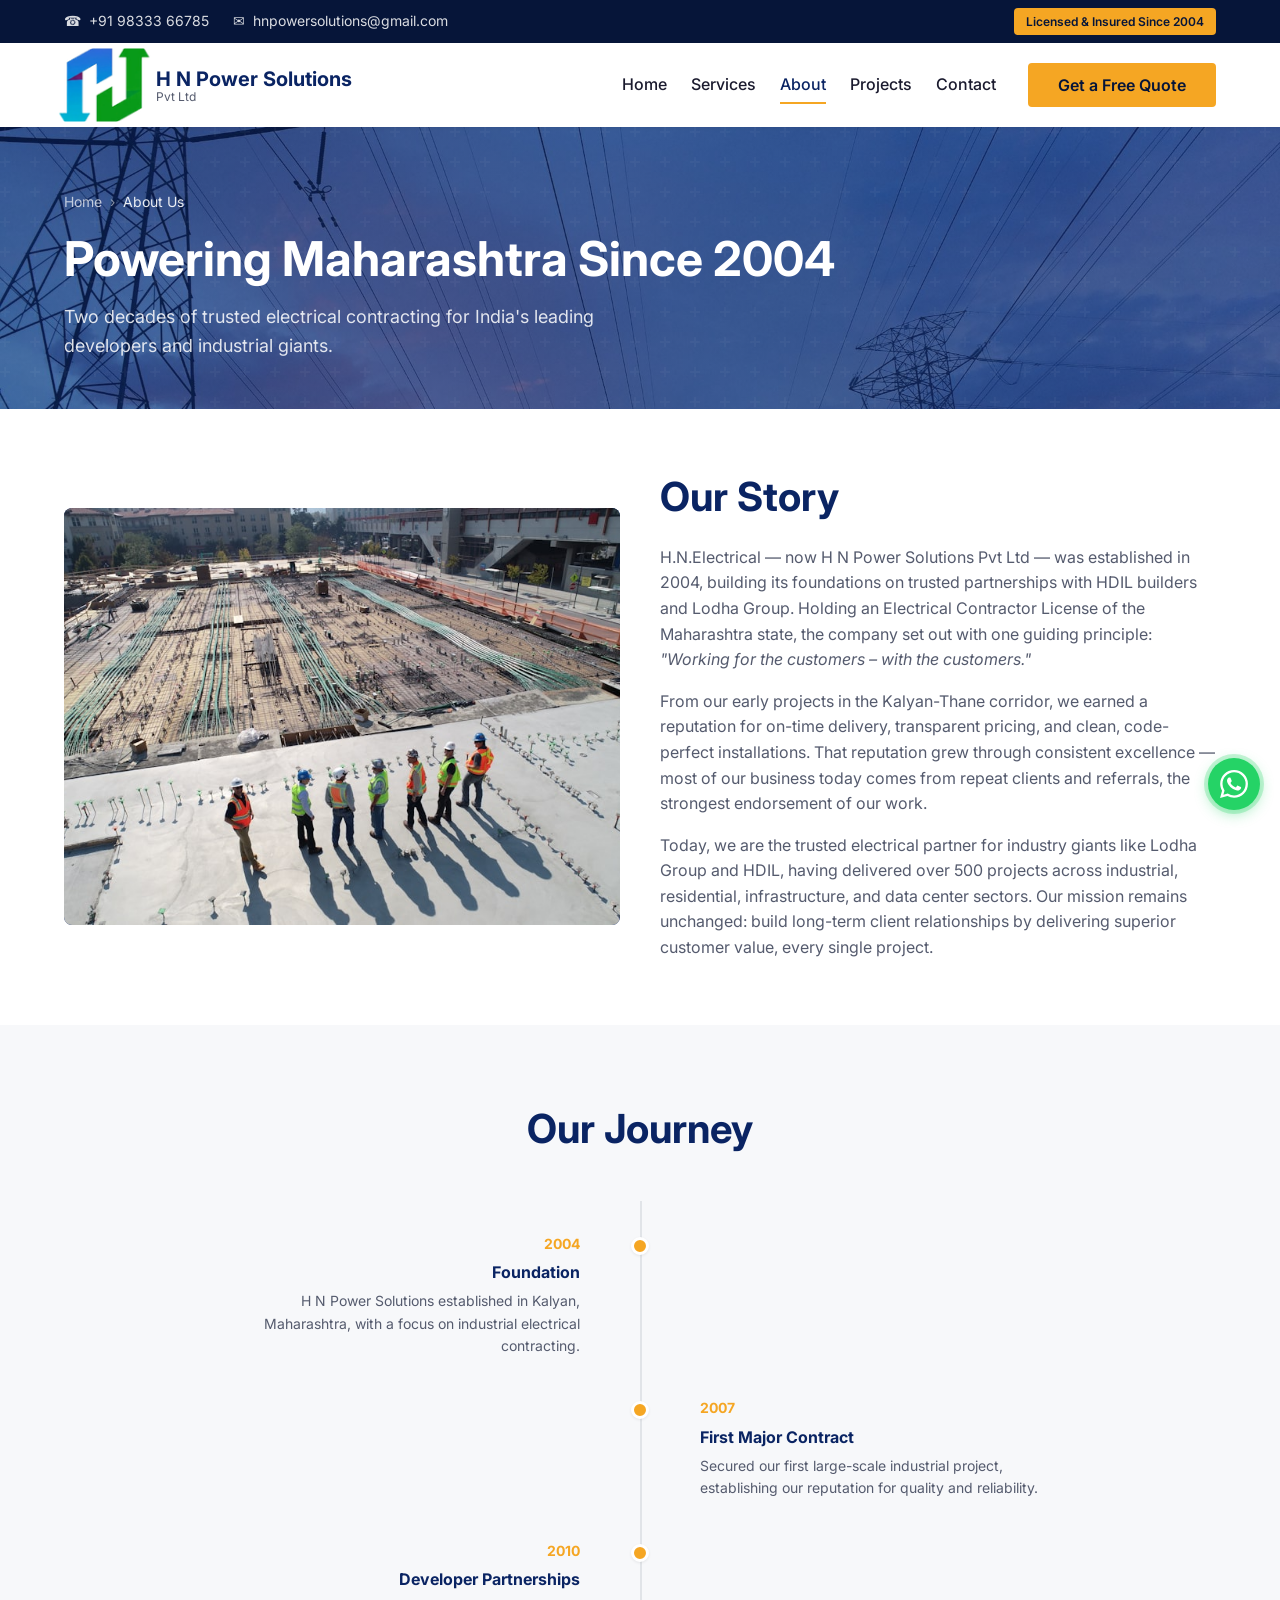
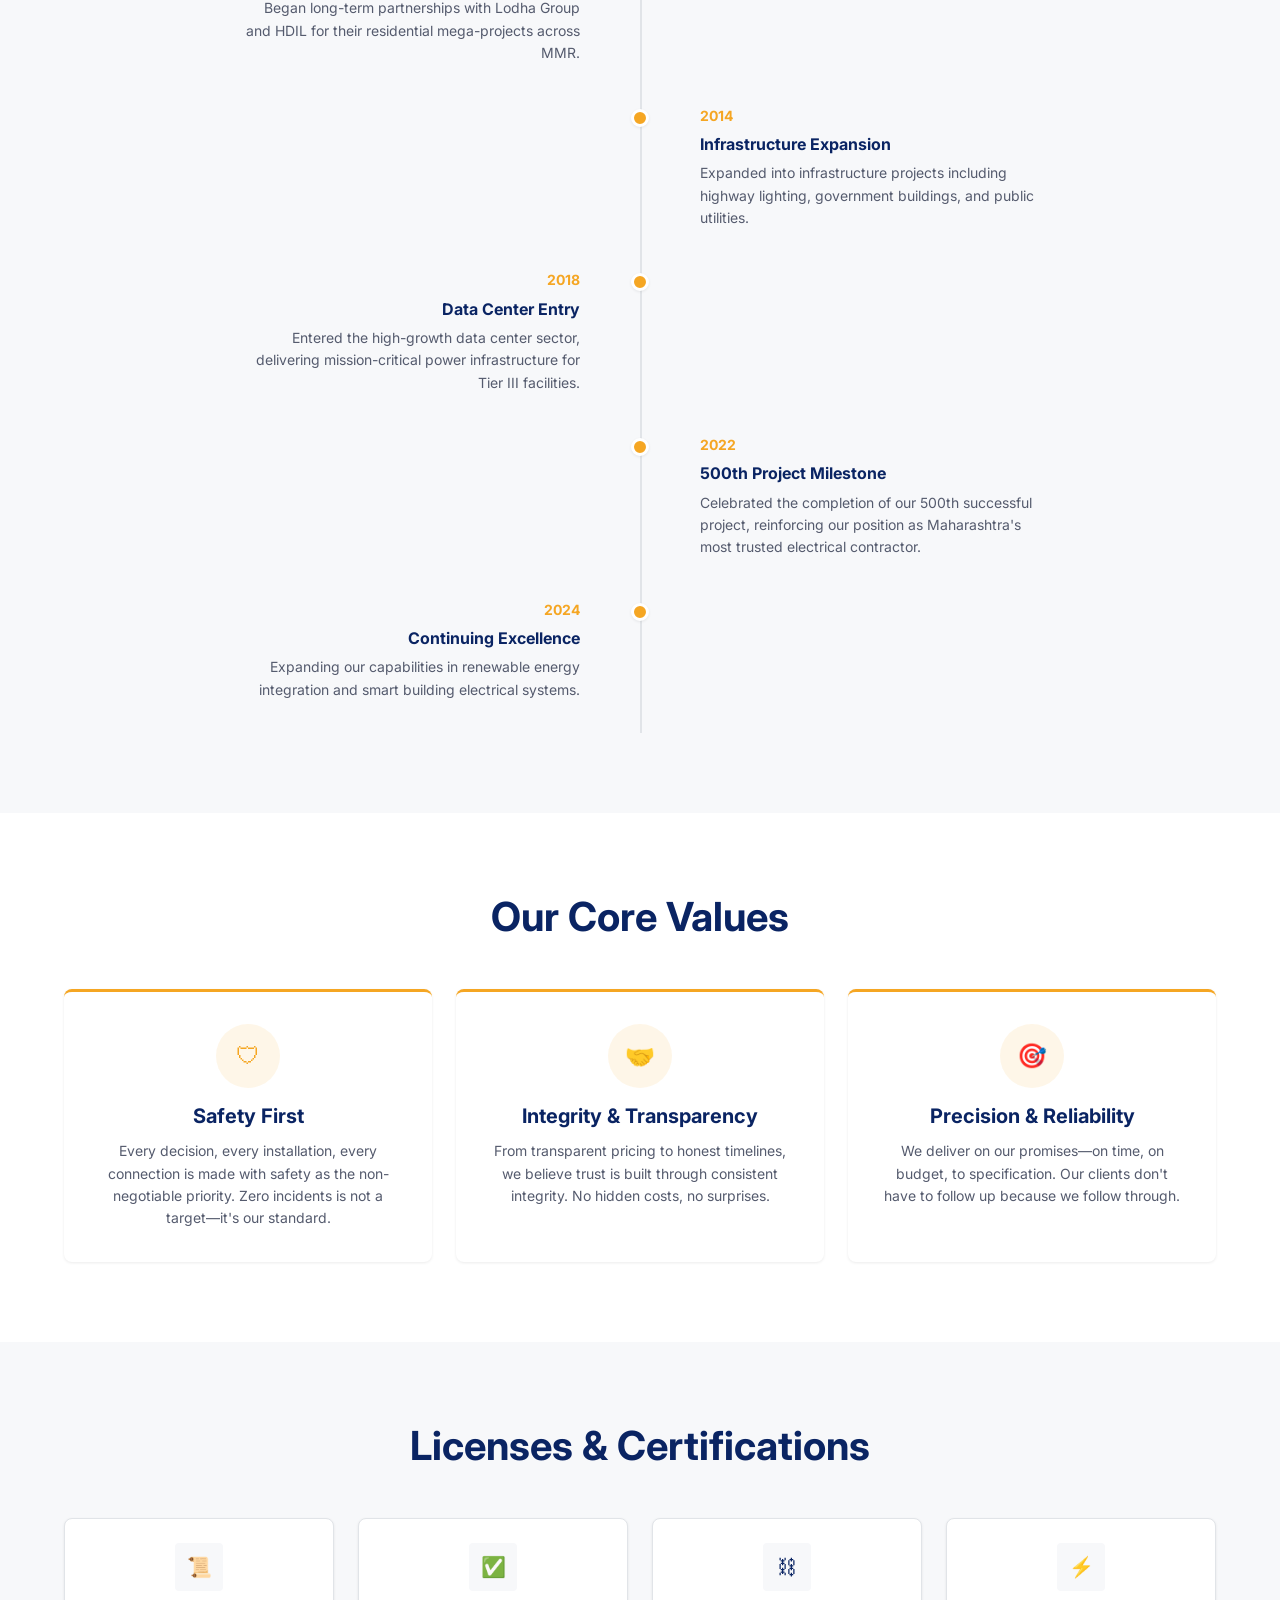
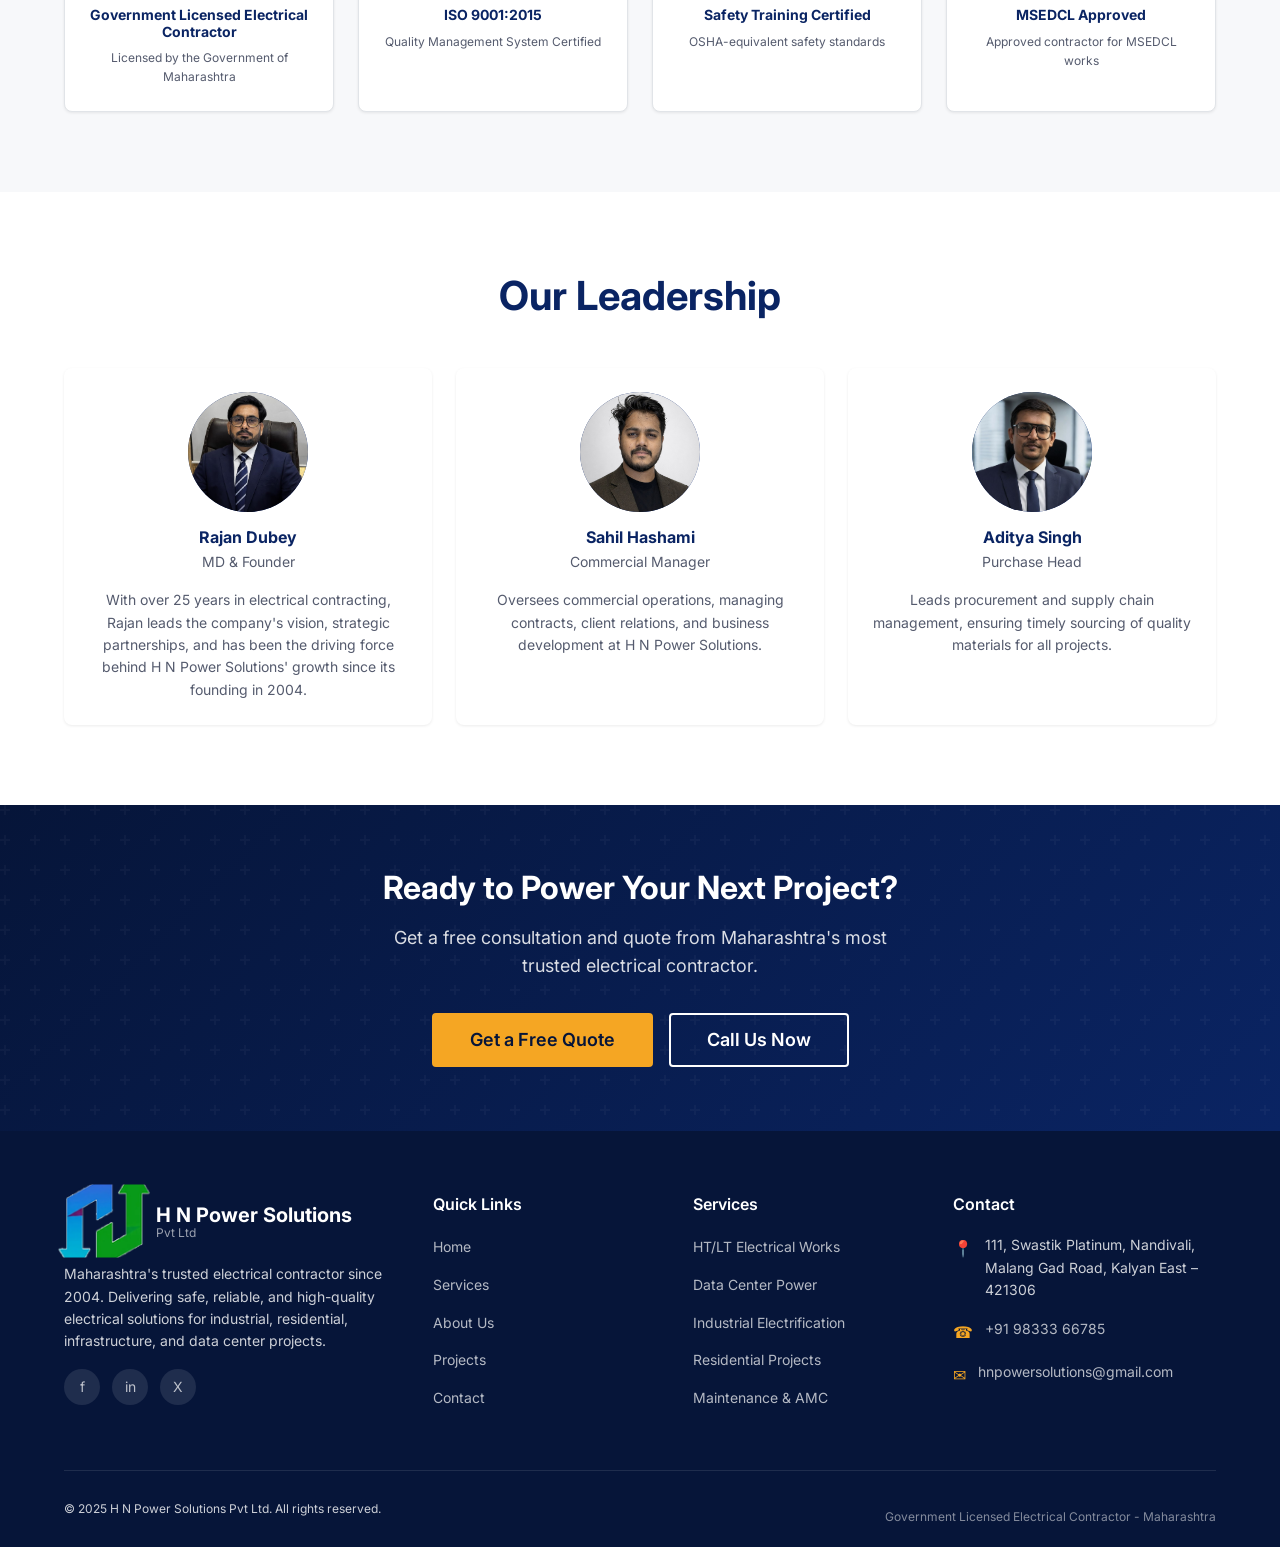
==== commit 2b77b4ae: "profile updated" ====
--- a/about.html
+++ b/about.html
@@ -213,18 +213,20 @@
         <div class="team-card" data-animate>
           <div class="team-card__photo"><img src="images/about/leader-1.jpg" alt="Rajan Dubey – Founder & Managing Director" style="width:100%;height:100%;object-fit:cover;border-radius:50%;"></div>
           <h3>Rajan Dubey</h3>
-          <p class="team-card__role">Founder &amp; Managing Director</p>
+          <p class="team-card__role">MD &amp; Founder</p>
           <p>With over 25 years in electrical contracting, Rajan leads the company's vision, strategic partnerships, and has been the driving force behind H N Power Solutions' growth since its founding in 2004.</p>
         </div>
         <div class="team-card" data-animate>
-          <div class="team-card__photo"><img src="images/about/leader-2.jpg" alt="Technical Director" style="width:100%;height:100%;object-fit:cover;border-radius:50%;"></div>
-          <h3>Technical Director</h3>
-          <p>Heads all technical operations, ensuring every project meets the highest engineering standards.</p>
+          <div class="team-card__photo"><img src="images/about/sahil-hashami.jpg" alt="Sahil Hashami – Commercial Manager" style="width:100%;height:100%;object-fit:cover;border-radius:50%;"></div>
+          <h3>Sahil Hashami</h3>
+          <p class="team-card__role">Commercial Manager</p>
+          <p>Oversees commercial operations, managing contracts, client relations, and business development at H N Power Solutions.</p>
         </div>
         <div class="team-card" data-animate>
-          <div class="team-card__photo"><img src="images/about/leader-3.jpg" alt="Projects Director" style="width:100%;height:100%;object-fit:cover;border-radius:50%;"></div>
-          <h3>Projects Director</h3>
-          <p>Manages project delivery across all sectors, ensuring on-time completion and client satisfaction.</p>
+          <div class="team-card__photo"><img src="images/about/aditya.jpg" alt="Aditya Singh – Purchase Head" style="width:100%;height:100%;object-fit:cover;border-radius:50%;"></div>
+          <h3>Aditya Singh</h3>
+          <p class="team-card__role">Purchase Head</p>
+          <p>Leads procurement and supply chain management, ensuring timely sourcing of quality materials for all projects.</p>
         </div>
       </div>
     </div>
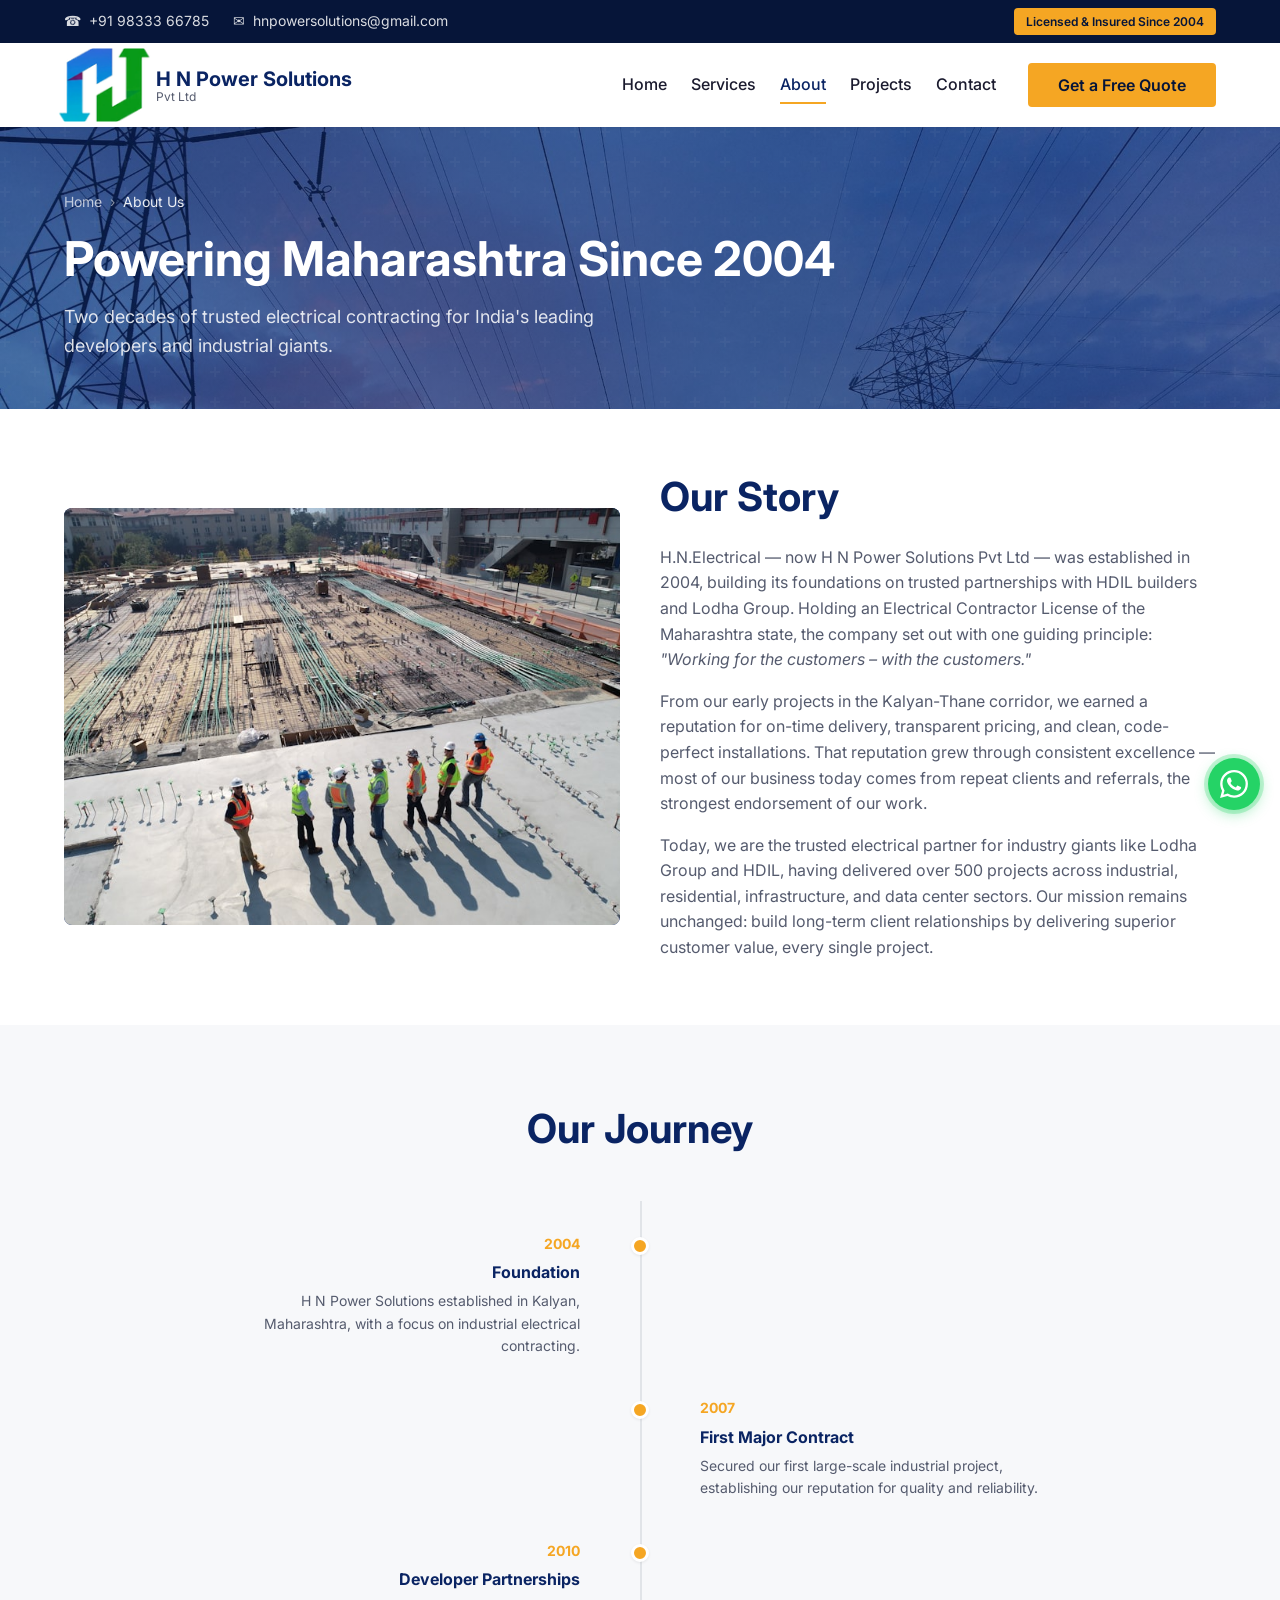
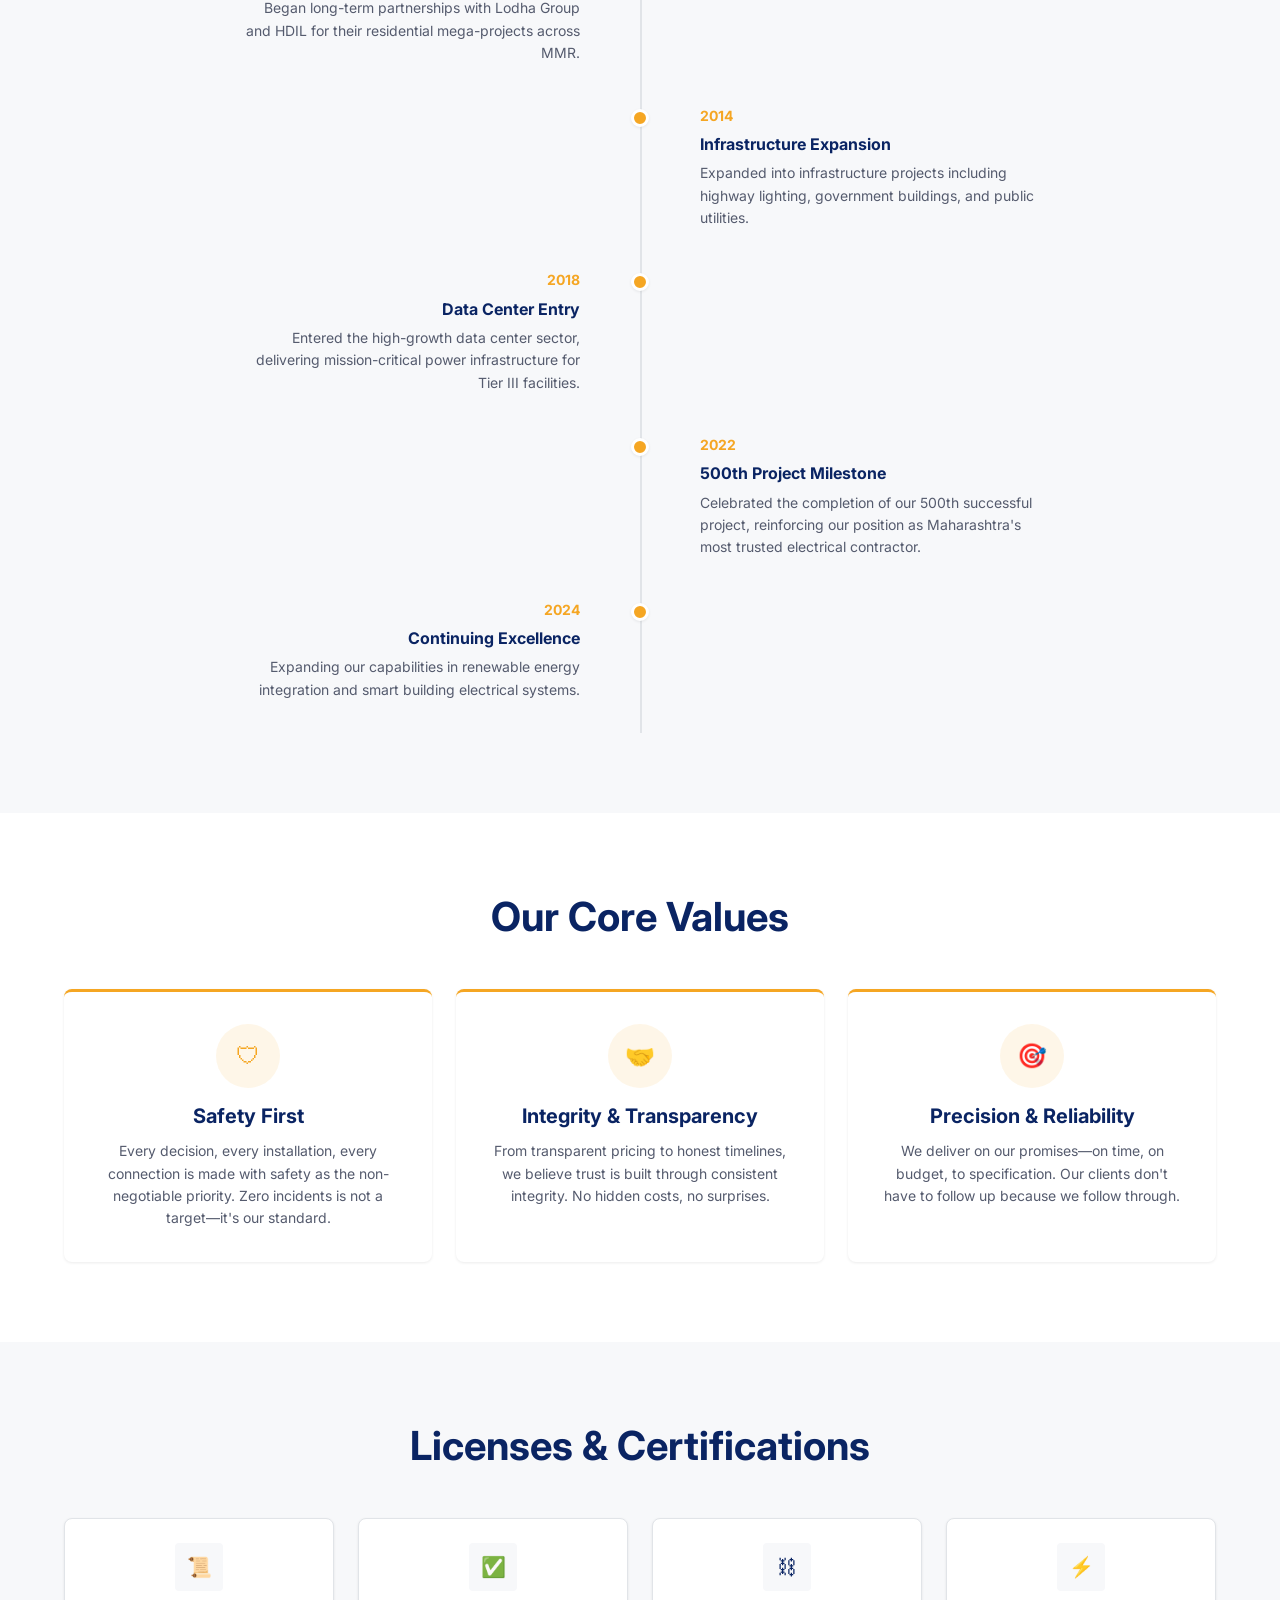
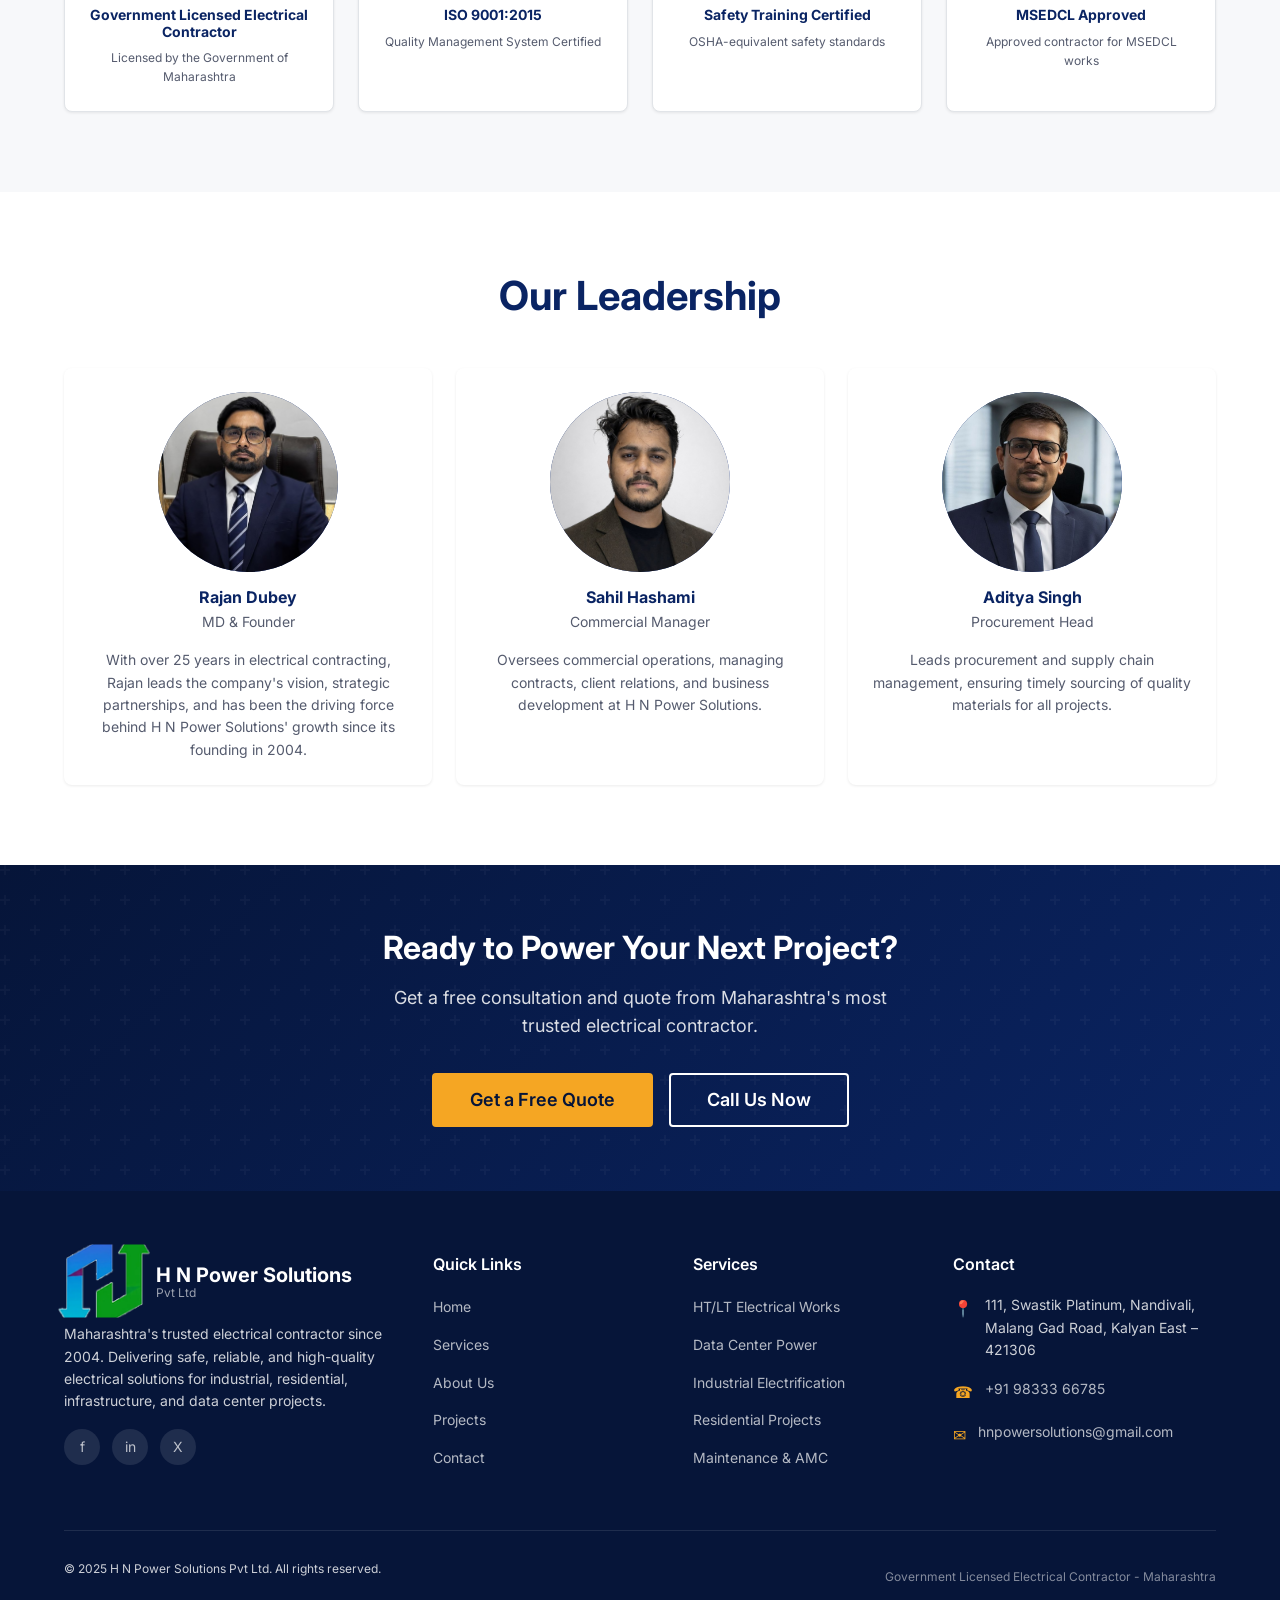
==== commit 75bfdd48: "Update Aditya Singh designation to Procurement Head Co-Authored-By: Claude Opus 4.6 <noreply@anthrop" ====
--- a/about.html
+++ b/about.html
@@ -223,9 +223,9 @@
           <p>Oversees commercial operations, managing contracts, client relations, and business development at H N Power Solutions.</p>
         </div>
         <div class="team-card" data-animate>
-          <div class="team-card__photo"><img src="images/about/aditya.jpg" alt="Aditya Singh – Purchase Head" style="width:100%;height:100%;object-fit:cover;border-radius:50%;"></div>
+          <div class="team-card__photo"><img src="images/about/aditya.jpg" alt="Aditya Singh – Procurement Head" style="width:100%;height:100%;object-fit:cover;border-radius:50%;"></div>
           <h3>Aditya Singh</h3>
-          <p class="team-card__role">Purchase Head</p>
+          <p class="team-card__role">Procurement Head</p>
           <p>Leads procurement and supply chain management, ensuring timely sourcing of quality materials for all projects.</p>
         </div>
       </div>
--- a/css/style.css
+++ b/css/style.css
@@ -1714,8 +1714,8 @@
 }
 
 .team-card__photo {
-  width: 120px;
-  height: 120px;
+  width: 180px;
+  height: 180px;
   border-radius: 50%;
   background: linear-gradient(135deg, var(--color-primary), var(--color-primary-light));
   margin: 0 auto var(--space-4);
